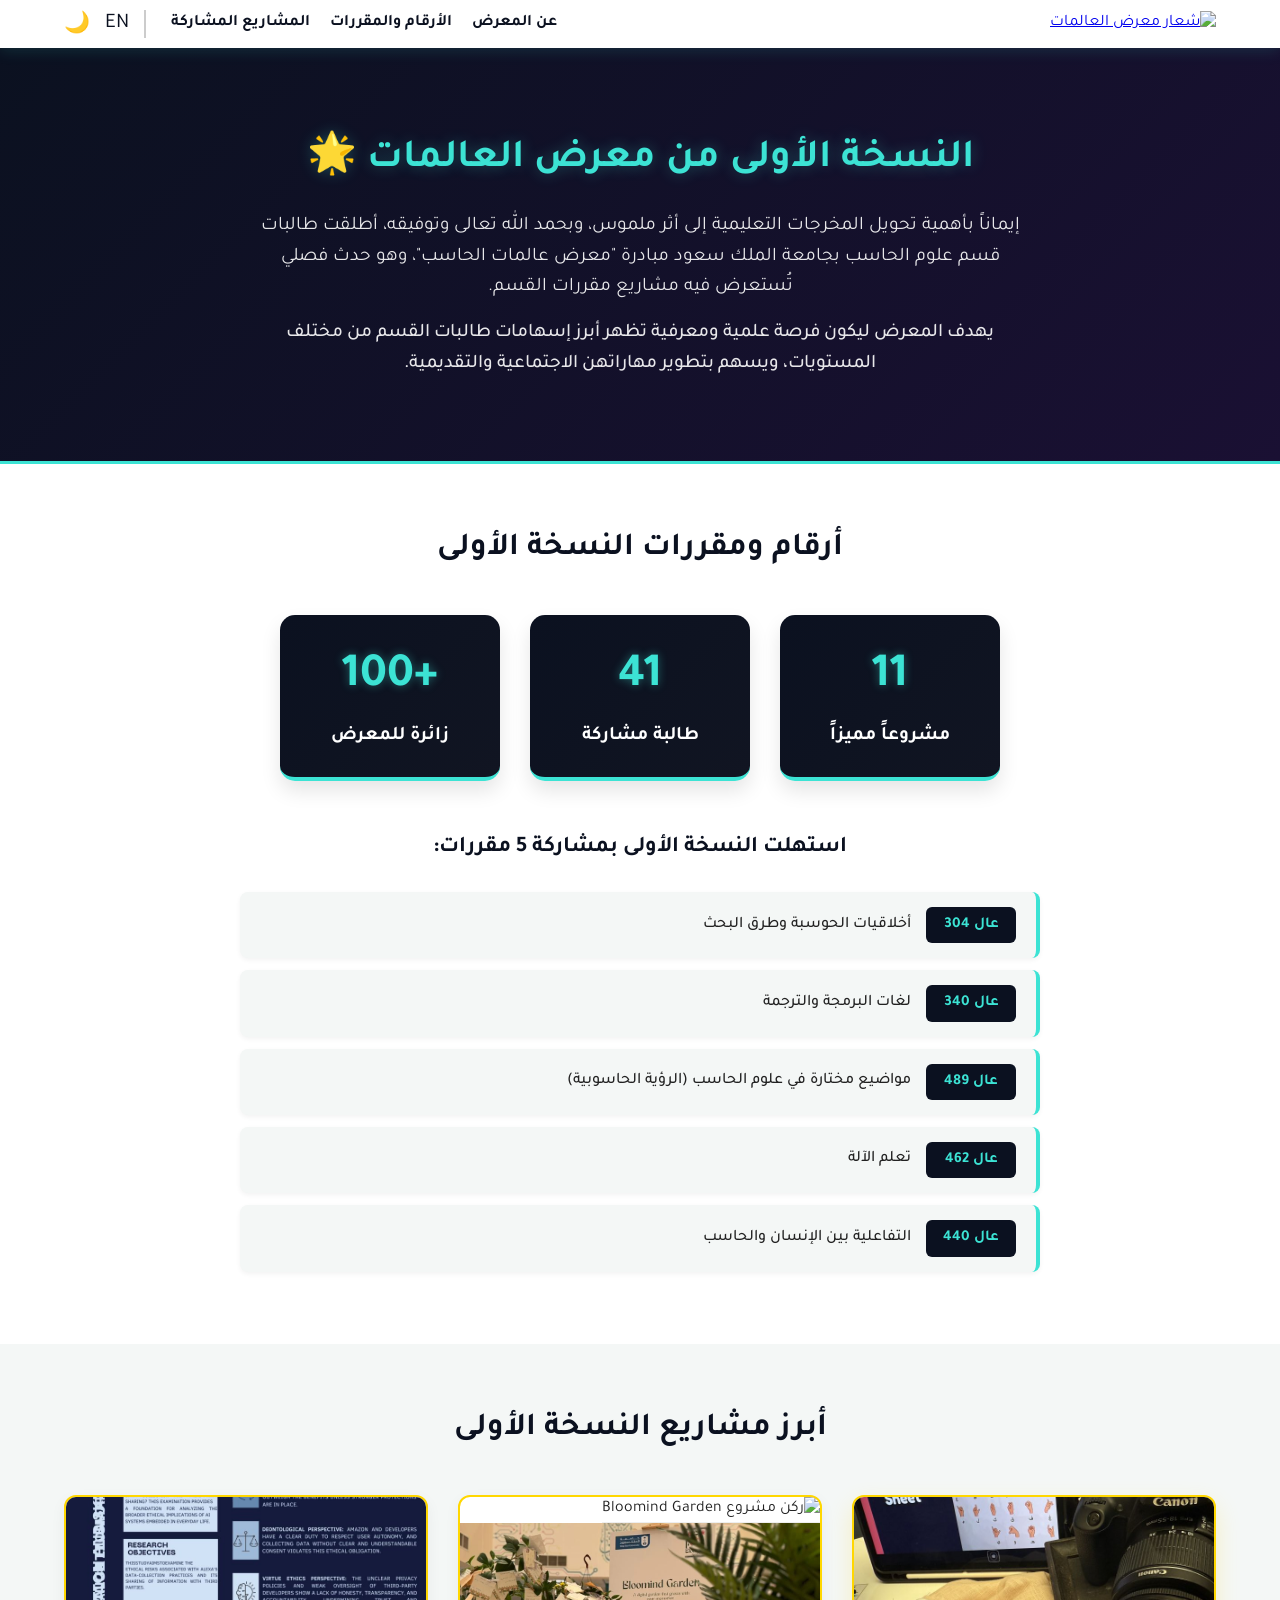
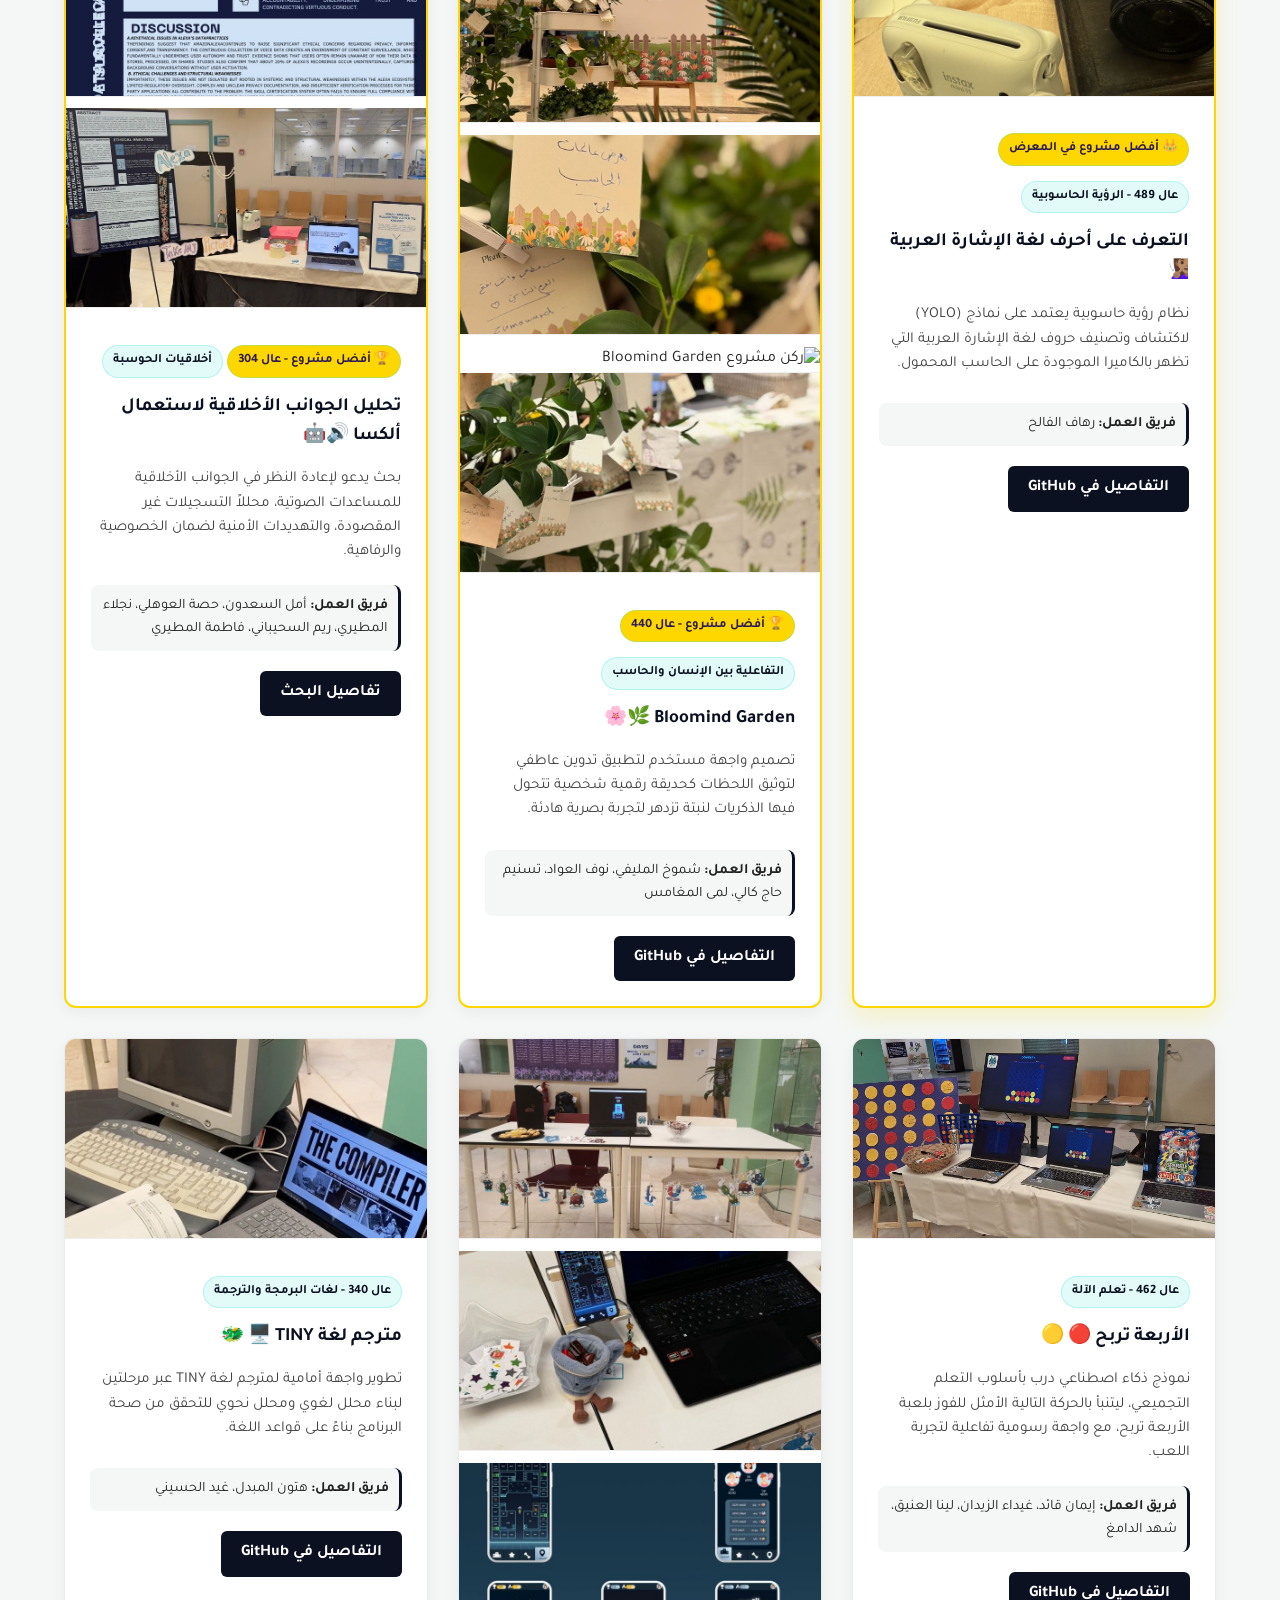
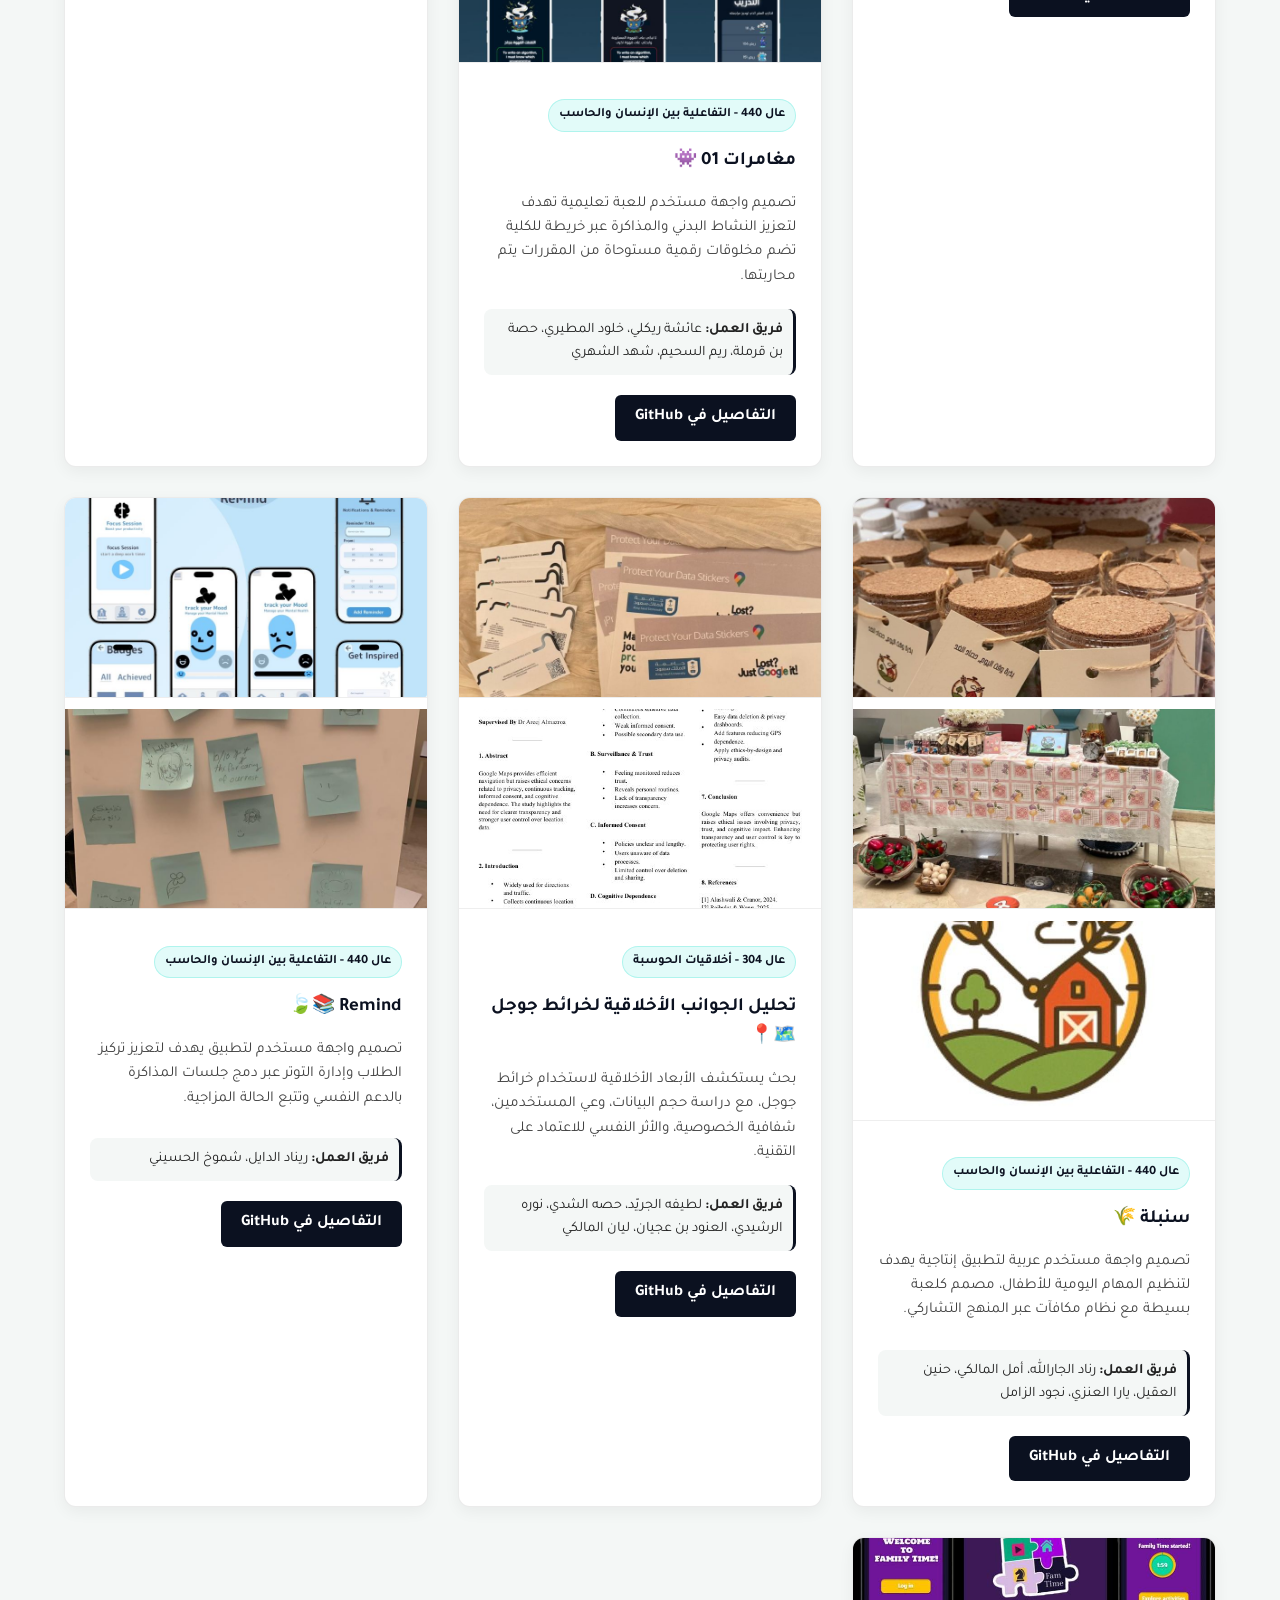
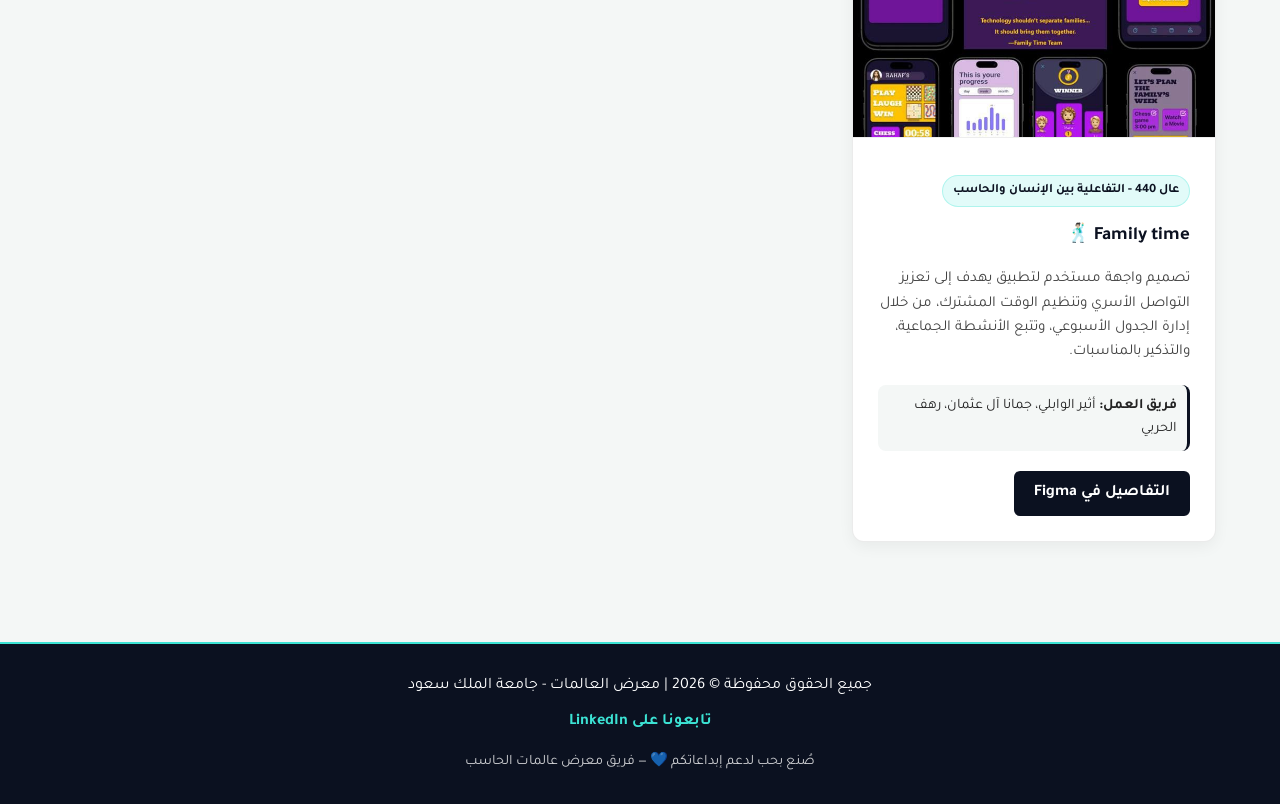
==== index.html @ 50efdec6 "Update index.html" ====
<!DOCTYPE html>
<html lang="ar" dir="rtl">
<head>
    <meta charset="UTF-8">
    <meta name="viewport" content="width=device-width, initial-scale=1.0">
    <title data-ar="معرض العالمات - النسخة الأولى | KSU" data-en="Computer Scientists Fair - 1st Edition | KSU">معرض العالمات - النسخة الأولى | KSU</title>
    <link rel="stylesheet" href="style.css">
    <link href="https://fonts.googleapis.com/css2?family=Tajawal:wght@400;500;700&display=swap" rel="stylesheet">
</head>
<body>

    <header>
        <div class="container header-content">
             <a href="https://github.com/CSKSUProjectFair">
                <img src="https://raw.githubusercontent.com/CSKSUProjectFair/logos/main/2.png" alt="شعار معرض العالمات" class="logo">
             </a>
            <nav>
                <ul>
                    <li><a href="#about" data-ar="عن المعرض" data-en="About">عن المعرض</a></li>
                    <li><a href="#stats" data-ar="الأرقام والمقررات" data-en="Stats & Courses">الأرقام والمقررات</a></li>
                    <li><a href="#projects" data-ar="المشاريع المشاركة" data-en="Projects">المشاريع المشاركة</a></li>
                </ul>
                <div class="nav-controls">
                    <button id="lang-toggle" class="icon-btn">🌐</button>
                    <button id="theme-toggle" class="icon-btn">🌙</button>
                </div>
            </nav>
        </div>
    </header>

    <section class="hero" id="about">
        <div class="container">
            <h1 data-ar="النسخة الأولى من معرض العالمات 🌟" data-en="The 1st Edition of Computer Scientists Fair 🌟">النسخة الأولى من معرض العالمات 🌟</h1>
            <p data-ar='إيماناً بأهمية تحويل المخرجات التعليمية إلى أثر ملموس، وبحمد الله تعالى وتوفيقه، أطلقت طالبات قسم علوم الحاسب بجامعة الملك سعود مبادرة "معرض عالمات الحاسب"، وهو حدث فصلي تُستعرض فيه مشاريع مقررات القسم.' data-en="Believing in the importance of translating educational outcomes into tangible impact, female students from the Computer Science Department at KSU launched the 'Computer Scientists Fair', a semesterly event showcasing course projects.">إيماناً بأهمية تحويل المخرجات التعليمية إلى أثر ملموس، وبحمد الله تعالى وتوفيقه، أطلقت طالبات قسم علوم الحاسب بجامعة الملك سعود مبادرة "معرض عالمات الحاسب"، وهو حدث فصلي تُستعرض فيه مشاريع مقررات القسم.</p>
            <p style="margin-top: 15px; font-weight: 500;" data-ar="يهدف المعرض ليكون فرصة علمية ومعرفية تظهر أبرز إسهامات طالبات القسم من مختلف المستويات، ويسهم بتطوير مهاراتهن الاجتماعية والتقديمية." data-en="The fair serves as a scientific and cognitive platform to highlight the outstanding contributions of students across different levels, fostering their social and presentation skills.">يهدف المعرض ليكون فرصة علمية ومعرفية تظهر أبرز إسهامات طالبات القسم من مختلف المستويات، ويسهم بتطوير مهاراتهن الاجتماعية والتقديمية.</p>
        </div>
    </section>

    <section class="edition-details" id="stats">
        <div class="container">
            <h2 class="section-title" data-ar="أرقام ومقررات النسخة الأولى" data-en="1st Edition Numbers & Courses">أرقام ومقررات النسخة الأولى</h2>
            
            <div class="stats-container">
                <div class="stat-box">
                    <h3>11</h3>
                    <p data-ar="مشروعاً مميزاً" data-en="Featured Projects">مشروعاً مميزاً</p>
                </div>
                <div class="stat-box">
                    <h3>41</h3>
                    <p data-ar="طالبة مشاركة" data-en="Participating Students">طالبة مشاركة</p>
                </div>
                <div class="stat-box">
                    <h3>+100</h3>
                    <p data-ar="زائرة للمعرض" data-en="Fair Visitors">زائرة للمعرض</p>
                </div>
            </div>

            <div class="courses-wrapper">
                <h3 class="courses-title" data-ar="استهلت النسخة الأولى بمشاركة 5 مقررات:" data-en="The first edition launched with 5 courses:">استهلت النسخة الأولى بمشاركة 5 مقررات:</h3>
                <ul class="courses-list">
                    <li><span class="course-code" data-ar="عال 304" data-en="CSC 304">عال 304</span> <span data-ar="أخلاقيات الحوسبة وطرق البحث" data-en="Ethical Issues in Computing & Research Methods">أخلاقيات الحوسبة وطرق البحث</span></li>
                    <li><span class="course-code" data-ar="عال 340" data-en="CSC 340">عال 340</span> <span data-ar="لغات البرمجة والترجمة" data-en="Programming Languages and Compilation">لغات البرمجة والترجمة</span></li>
                    <li><span class="course-code" data-ar="عال 489" data-en="CSC 489">عال 489</span> <span data-ar="مواضيع مختارة في علوم الحاسب (الرؤية الحاسوبية)" data-en="Selected Topics in CS (Computer Vision)">مواضيع مختارة في علوم الحاسب (الرؤية الحاسوبية)</span></li>
                    <li><span class="course-code" data-ar="عال 462" data-en="CSC 462">عال 462</span> <span data-ar="تعلم الآلة" data-en="Machine Learning">تعلم الآلة</span></li>
                    <li><span class="course-code" data-ar="عال 440" data-en="CSC 440">عال 440</span> <span data-ar="التفاعلية بين الإنسان والحاسب" data-en="Human Computer Interaction">التفاعلية بين الإنسان والحاسب</span></li>
                </ul>
            </div>
        </div>
    </section>

    <section class="projects-section" id="projects">
        <div class="container">
            <h2 class="section-title" data-ar="أبرز مشاريع النسخة الأولى" data-en="Highlighted Projects">أبرز مشاريع النسخة الأولى</h2>
            
            <div class="projects-grid">
                
                <div class="project-card" style="border: 2px solid #ffd700; box-shadow: 0 10px 25px rgba(255, 215, 0, 0.2);">
                    <img src="images/ComputerVision.jpeg" alt="ركن مشروع لغة الإشارة" style="width: 100%; height: 200px; object-fit: cover; border-bottom: 1px solid #eee;">
                    <div class="project-content">
                        <span class="badge" style="background-color: #ffd700; color: #2b1b54;" data-ar="👑 أفضل مشروع في المعرض" data-en="👑 Best Project in Fair">👑 أفضل مشروع في المعرض</span>
                        <span class="badge" data-ar="عال 489 - الرؤية الحاسوبية" data-en="CSC 489 - Computer Vision">عال 489 - الرؤية الحاسوبية</span>
                        <h3 data-ar="التعرف على أحرف لغة الإشارة العربية 🧏🏽‍♀️" data-en="Arabic Sign Language Detection 🧏🏽‍♀️">التعرف على أحرف لغة الإشارة العربية 🧏🏽‍♀️</h3>
                        <p data-ar="نظام رؤية حاسوبية يعتمد على نماذج (YOLO) لاكتشاف وتصنيف حروف لغة الإشارة العربية التي تظهر بالكاميرا الموجودة على الحاسب المحمول." data-en="A computer vision system capable of detecting Arabic Sign Language (ArSL) letters from a webcam feed using YOLO.">نظام رؤية حاسوبية يعتمد على نماذج (YOLO) لاكتشاف وتصنيف حروف لغة الإشارة العربية التي تظهر بالكاميرا الموجودة على الحاسب المحمول.</p>
                        <div class="team">
                            <strong data-ar="فريق العمل:" data-en="Participant:">فريق العمل:</strong> <span data-ar="رهاف الفالح" data-en="Rehaf Alfaleh">رهاف الفالح</span>
                        </div>
                        <a href="https://github.com/DemoTuna/Csc489-project" target="_blank" class="btn" data-ar="التفاصيل في GitHub" data-en="Details on GitHub">التفاصيل في GitHub</a>
                    </div>
                </div>

                <div class="project-card" style="border: 2px solid #ffd700;">
                    <img src="images/bloomind.jpeg" alt="ركن مشروع Bloomind Garden" style="width: 100%; height: 200px; object-fit: cover; border-bottom: 1px solid #eee;">
                    <img src="images/bloomind2.jpeg" alt="ركن مشروع Bloomind Garden" style="width: 100%; height: 200px; object-fit: cover; border-bottom: 1px solid #eee;">
                    <img src="images/bloomind3.jpeg" alt="ركن مشروع Bloomind Garden" style="width: 100%; height: 200px; object-fit: cover; border-bottom: 1px solid #eee;">
                    <img src="images/bloomind4.jpeg" alt="ركن مشروع Bloomind Garden" style="width: 100%; height: 200px; object-fit: cover; border-bottom: 1px solid #eee;">
                    <img src="images/bloomind5.jpeg" alt="ركن مشروع Bloomind Garden" style="width: 100%; height: 200px; object-fit: cover; border-bottom: 1px solid #eee;">
                    <div class="project-content">
                        <span class="badge" style="background-color: #ffd700; color: #2b1b54;" data-ar="🏆 أفضل مشروع - عال 440" data-en="🏆 Best Project - CSC 440">🏆 أفضل مشروع - عال 440</span>
                        <span class="badge" data-ar="التفاعلية بين الإنسان والحاسب" data-en="Human Computer Interaction">التفاعلية بين الإنسان والحاسب</span>
                        <h3 data-ar="Bloomind Garden 🌿🌸" data-en="Bloomind Garden 🌿🌸">Bloomind Garden 🌿🌸</h3>
                        <p data-ar="تصميم واجهة مستخدم لتطبيق تدوين عاطفي لتوثيق اللحظات كحديقة رقمية شخصية تتحول فيها الذكريات لنبتة تزدهر لتجربة بصرية هادئة." data-en="An emotional journaling app dedicated to documenting beautiful moments as a personal digital garden.">تصميم واجهة مستخدم لتطبيق تدوين عاطفي لتوثيق اللحظات كحديقة رقمية شخصية تتحول فيها الذكريات لنبتة تزدهر لتجربة بصرية هادئة.</p>
                        <div class="team">
                            <strong data-ar="فريق العمل:" data-en="Participants:">فريق العمل:</strong> <span data-ar="شموخ المليفي، نوف العواد، تسنيم حاج كالي، لمى المغامس" data-en="Shmookh Kahlid, Nouf Alawwad, Nemo Kamal, Lama Almoghamis">شموخ المليفي، نوف العواد، تسنيم حاج كالي، لمى المغامس</span>
                        </div>
                        <a href="https://github.com/nonoawd/Bloomind_HCI" target="_blank" class="btn" data-ar="التفاصيل في GitHub" data-en="Details on GitHub">التفاصيل في GitHub</a>
                    </div>
                </div>

                <div class="project-card" style="border: 2px solid #ffd700;">
                    <img src="images/Alexa.jpeg" alt="ركن مشروع ألكسا" style="width: 100%; height: 200px; object-fit: cover; border-bottom: 1px solid #eee;">
                    <img src="images/Alexa2.jpeg" alt="ركن مشروع ألكسا" style="width: 100%; height: 200px; object-fit: cover; border-bottom: 1px solid #eee;">
                    <div class="project-content">
                        <span class="badge" style="background-color: #ffd700; color: #2b1b54;" data-ar="🏆 أفضل مشروع - عال 304" data-en="🏆 Best Project - CSC 304">🏆 أفضل مشروع - عال 304</span>
                        <span class="badge" data-ar="أخلاقيات الحوسبة" data-en="Ethical Issues">أخلاقيات الحوسبة</span>
                        <h3 data-ar="تحليل الجوانب الأخلاقية لاستعمال ألكسا 🔊🤖" data-en="Surveillance in Smart Home: Amazon Alexa 🔊🤖">تحليل الجوانب الأخلاقية لاستعمال ألكسا 🔊🤖</h3>
                        <p data-ar="بحث يدعو لإعادة النظر في الجوانب الأخلاقية للمساعدات الصوتية، محللاً التسجيلات غير المقصودة، والتهديدات الأمنية لضمان الخصوصية والرفاهية." data-en="Research exploring the ethical implications arising from the use of Alexa devices, focusing on privacy and security.">بحث يدعو لإعادة النظر في الجوانب الأخلاقية للمساعدات الصوتية، محللاً التسجيلات غير المقصودة، والتهديدات الأمنية لضمان الخصوصية والرفاهية.</p>
                        <div class="team">
                            <strong data-ar="فريق العمل:" data-en="Participants:">فريق العمل:</strong> <span data-ar="أمل السعدون، حصة العوهلي، نجلاء المطيري، ريم السحيباني، فاطمة المطيري" data-en="Amal Alsaadoun, Hessah Alohali, Najla Almotairy, Reem Alsuhaibani, Fatmah Almutairi">أمل السعدون، حصة العوهلي، نجلاء المطيري، ريم السحيباني، فاطمة المطيري</span>
                        </div>
                        <a href="https://drive.google.com/file/d/1RD1cb3tG1Zmm_dRJe1WnVI5FonCaR_4E/view" target="_blank" class="btn" data-ar="تفاصيل البحث" data-en="Research Details">تفاصيل البحث</a>
                    </div>
                </div>

                <div class="project-card">
                    <img src="images/connect4.jpeg" alt="ركن مشروع الأربعة تربح" style="width: 100%; height: 200px; object-fit: cover; border-bottom: 1px solid #eee;">
                    <div class="project-content">
                        <span class="badge" data-ar="عال 462 - تعلم الآلة" data-en="CSC 462 - Machine Learning">عال 462 - تعلم الآلة</span>
                        <h3 data-ar="الأربعة تربح 🔴 🟡" data-en="Connect 4 AI 🔴 🟡">الأربعة تربح 🔴 🟡</h3>
                        <p data-ar="نموذج ذكاء اصطناعي درب بأسلوب التعلم التجميعي، ليتنبأ بالحركة التالية الأمثل للفوز بلعبة الأربعة تربح، مع واجهة رسومية تفاعلية لتجربة اللعب." data-en="An AI model based on Ensemble Learning combined to predict the optimal next move in Connect 4.">نموذج ذكاء اصطناعي درب بأسلوب التعلم التجميعي، ليتنبأ بالحركة التالية الأمثل للفوز بلعبة الأربعة تربح، مع واجهة رسومية تفاعلية لتجربة اللعب.</p>
                        <div class="team">
                            <strong data-ar="فريق العمل:" data-en="Participants:">فريق العمل:</strong> <span data-ar="إيمان قائد، غيداء الزيدان، لينا العنيق، شهد الدامغ" data-en="Eman Ameen, Ghaida Alzaidan, Leena Alonayq, Shahad Aldamegh">إيمان قائد، غيداء الزيدان، لينا العنيق، شهد الدامغ</span>
                        </div>
                        <a href="https://github.com/Ghaidahiz/Connect4AI" target="_blank" class="btn" data-ar="التفاصيل في GitHub" data-en="Details on GitHub">التفاصيل في GitHub</a>
                    </div>
                </div>

                <div class="project-card">
                    <img src="images/mogamarat01.jpeg" alt="ركن مشروع مغامرات 01" style="width: 100%; height: 200px; object-fit: cover; border-bottom: 1px solid #eee;">
                    <img src="images/mogamarat012.jpeg" alt="مشروع مغامرات 01" style="width: 100%; height: 200px; object-fit: cover; border-bottom: 1px solid #eee;">
                    <img src="images/mogamarat01ui.jpeg" alt="ركن مشروع مغامرات 01" style="width: 100%; height: 200px; object-fit: cover; border-bottom: 1px solid #eee;">
                    <div class="project-content">
                        <span class="badge" data-ar="عال 440 - التفاعلية بين الإنسان والحاسب" data-en="CSC 440 - HCI">عال 440 - التفاعلية بين الإنسان والحاسب</span>
                        <h3 data-ar="مغامرات 01 👾" data-en="Mughamarat 01 👾">مغامرات 01 👾</h3>
                        <p data-ar="تصميم واجهة مستخدم للعبة تعليمية تهدف لتعزيز النشاط البدني والمذاكرة عبر خريطة للكلية تضم مخلوقات رقمية مستوحاة من المقررات يتم محاربتها." data-en="An educational game tailored for CS students, promoting physical activity and assisting in studies.">تصميم واجهة مستخدم للعبة تعليمية تهدف لتعزيز النشاط البدني والمذاكرة عبر خريطة للكلية تضم مخلوقات رقمية مستوحاة من المقررات يتم محاربتها.</p>
                        <div class="team">
                            <strong data-ar="فريق العمل:" data-en="Participants:">فريق العمل:</strong> <span data-ar="عائشة ريكلي، خلود المطيري، حصة بن قرملة، ريم السحيم، شهد الشهري" data-en="Aicha Rikli, Kholod Almutairi, Hissah Ibn Qurmulah, Reem Alsuhaim, Shahad Alshehri">عائشة ريكلي، خلود المطيري، حصة بن قرملة، ريم السحيم، شهد الشهري</span>
                        </div>
                        <a href="https://github.com/Reem-Alsuhaim/Mughamarat-01" target="_blank" class="btn" data-ar="التفاصيل في GitHub" data-en="Details on GitHub">التفاصيل في GitHub</a>
                    </div>
                </div>

                <div class="project-card">
                    <img src="images/complier.jpeg" alt="ركن مشروع مترجم TINY" style="width: 100%; height: 200px; object-fit: cover; border-bottom: 1px solid #eee;">
                    <div class="project-content">
                        <span class="badge" data-ar="عال 340 - لغات البرمجة والترجمة" data-en="CSC 340 - Compilers">عال 340 - لغات البرمجة والترجمة</span>
                        <h3 data-ar="مترجم لغة TINY 🖥️ 🐲" data-en="TINY Language Compiler 🖥️ 🐲">مترجم لغة TINY 🖥️ 🐲</h3>
                        <p data-ar="تطوير واجهة أمامية لمترجم لغة TINY عبر مرحلتين لبناء محلل لغوي ومحلل نحوي للتحقق من صحة البرنامج بناءً على قواعد اللغة." data-en="A two-phase compiler front-end for the TINY language using Lex and Bison.">تطوير واجهة أمامية لمترجم لغة TINY عبر مرحلتين لبناء محلل لغوي ومحلل نحوي للتحقق من صحة البرنامج بناءً على قواعد اللغة.</p>
                        <div class="team">
                            <strong data-ar="فريق العمل:" data-en="Participants:">فريق العمل:</strong> <span data-ar="هتون المبدل، غيد الحسيني" data-en="Hatoon Almobadel, Gheed Alhoseine">هتون المبدل، غيد الحسيني</span>
                        </div>
                        <a href="https://github.com/hat892/CSC340-S-Project" target="_blank" class="btn" data-ar="التفاصيل في GitHub" data-en="Details on GitHub">التفاصيل في GitHub</a>
                    </div>
                </div>

                <div class="project-card">
                    <img src="images/Sunbulah.jpeg" alt="مشروع سنبلة" style="width: 100%; height: 200px; object-fit: cover; border-bottom: 1px solid #eee;">
                    <img src="images/Sunbulah2.jpeg" alt="مشروع سنبلة" style="width: 100%; height: 200px; object-fit: cover; border-bottom: 1px solid #eee;">
                    <img src="images/Sunbulah3.jpeg" alt="مشروع سنبلة" style="width: 100%; height: 200px; object-fit: cover; border-bottom: 1px solid #eee;">
                    <div class="project-content">
                        <span class="badge" data-ar="عال 440 - التفاعلية بين الإنسان والحاسب" data-en="CSC 440 - HCI">عال 440 - التفاعلية بين الإنسان والحاسب</span>
                        <h3 data-ar="سنبلة 🌾" data-en="Sunbula 🌾">سنبلة 🌾</h3>
                        <p data-ar="تصميم واجهة مستخدم عربية لتطبيق إنتاجية يهدف لتنظيم المهام اليومية للأطفال، مصمم كلعبة بسيطة مع نظام مكافآت عبر المنهج التشاركي." data-en="An interactive productivity app for children to manage tasks using gamification elements.">تصميم واجهة مستخدم عربية لتطبيق إنتاجية يهدف لتنظيم المهام اليومية للأطفال، مصمم كلعبة بسيطة مع نظام مكافآت عبر المنهج التشاركي.</p>
                        <div class="team">
                            <strong data-ar="فريق العمل:" data-en="Participants:">فريق العمل:</strong> <span data-ar="رناد الجارالله، أمل المالكي، حنين العقيل، يارا العنزي، نجود الزامل" data-en="Renad Aljarallah, Amal Almalki, Haneen Alaqeel, Yara Alanazi, Njoud Alzamil">رناد الجارالله، أمل المالكي، حنين العقيل، يارا العنزي، نجود الزامل</span>
                        </div>
                        <a href="https://github.com/Haneenmaa/HCI-Project" target="_blank" class="btn" data-ar="التفاصيل في GitHub" data-en="Details on GitHub">التفاصيل في GitHub</a>
                    </div>
                </div>

                <div class="project-card">
                    <img src="images/google.jpeg" alt="ركن مشروع خرائط جوجل" style="width: 100%; height: 200px; object-fit: cover; border-bottom: 1px solid #eee;">
                    <img src="images/ethicsGoogle1.jpeg" alt=" مشروع خرائط جوجل" style="width: 100%; height: 200px; object-fit: cover; border-bottom: 1px solid #eee;">
                    <div class="project-content">
                        <span class="badge" data-ar="عال 304 - أخلاقيات الحوسبة" data-en="CSC 304 - Ethics">عال 304 - أخلاقيات الحوسبة</span>
                        <h3 data-ar="تحليل الجوانب الأخلاقية لخرائط جوجل 🗺️📍" data-en="Ethical Analysis of Google Maps 🗺️📍">تحليل الجوانب الأخلاقية لخرائط جوجل 🗺️📍</h3>
                        <p data-ar="بحث يستكشف الأبعاد الأخلاقية لاستخدام خرائط جوجل، مع دراسة حجم البيانات، وعي المستخدمين، شفافية الخصوصية، والأثر النفسي للاعتماد على التقنية." data-en="Research exploring the ethical implications of using Google Maps, focusing on data collection policies.">بحث يستكشف الأبعاد الأخلاقية لاستخدام خرائط جوجل، مع دراسة حجم البيانات، وعي المستخدمين، شفافية الخصوصية، والأثر النفسي للاعتماد على التقنية.</p>
                        <div class="team">
                            <strong data-ar="فريق العمل:" data-en="Participants:">فريق العمل:</strong> <span data-ar="لطيفه الجريّد، حصه الشدي، نوره الرشيدي، العنود بن عجيان، ليان المالكي" data-en="Latifah Aljurayyad, Hessah Alsheddi, Norah Alrashidi, Alanoud Bin Ejyan, Layan A.">لطيفه الجريّد، حصه الشدي، نوره الرشيدي، العنود بن عجيان، ليان المالكي</span>
                        </div>
                        <a href="https://github.com/layankm/google-maps-ethics-case-study" target="_blank" class="btn" data-ar="التفاصيل في GitHub" data-en="Details on GitHub">التفاصيل في GitHub</a>
                    </div>
                </div>

                <div class="project-card">
                    <img src="images/Remind.jpeg" alt="مشروع Remind" style="width: 100%; height: 200px; object-fit: cover; border-bottom: 1px solid #eee;">
                    <img src="images/Remind2.jpeg" alt="مشروع Remind" style="width: 100%; height: 200px; object-fit: cover; border-bottom: 1px solid #eee;">
                    <div class="project-content">
                        <span class="badge" data-ar="عال 440 - التفاعلية بين الإنسان والحاسب" data-en="CSC 440 - HCI">عال 440 - التفاعلية بين الإنسان والحاسب</span>
                        <h3 data-ar="Remind 📚🍃" data-en="Remind 📚🍃">Remind 📚🍃</h3>
                        <p data-ar="تصميم واجهة مستخدم لتطبيق يهدف لتعزيز تركيز الطلاب وإدارة التوتر عبر دمج جلسات المذاكرة بالدعم النفسي وتتبع الحالة المزاجية." data-en="App designed to enhance focus and manage academic stress by integrating study sessions with psychological support.">تصميم واجهة مستخدم لتطبيق يهدف لتعزيز تركيز الطلاب وإدارة التوتر عبر دمج جلسات المذاكرة بالدعم النفسي وتتبع الحالة المزاجية.</p>
                        <div class="team">
                            <strong data-ar="فريق العمل:" data-en="Participants:">فريق العمل:</strong> <span data-ar="ريناد الدايل، شموخ الحسيني" data-en="Renad Aldayel, Shumookh Alhosaini">ريناد الدايل، شموخ الحسيني</span>
                        </div>
                        <a href="https://github.com/renadaldayel/Remind-Mindful-Study-Focus-App" target="_blank" class="btn" data-ar="التفاصيل في GitHub" data-en="Details on GitHub">التفاصيل في GitHub</a>
                    </div>
                </div>

                <div class="project-card">
                    <img src="images/familyTime.jpeg" alt="مشروع Family time" style="width: 100%; height: 200px; object-fit: cover; border-bottom: 1px solid #eee;">
                    <div class="project-content">
                        <span class="badge" data-ar="عال 440 - التفاعلية بين الإنسان والحاسب" data-en="CSC 440 - HCI">عال 440 - التفاعلية بين الإنسان والحاسب</span>
                        <h3 data-ar="Family time 🕺🏻" data-en="Family time 🕺🏻">Family time 🕺🏻</h3>
                        <p data-ar="تصميم واجهة مستخدم لتطبيق يهدف إلى تعزيز التواصل الأسري وتنظيم الوقت المشترك، من خلال إدارة الجدول الأسبوعي، وتتبع الأنشطة الجماعية، والتذكير بالمناسبات." data-en="An app designed to enhance family communication and organize shared time, schedules, and activities.">تصميم واجهة مستخدم لتطبيق يهدف إلى تعزيز التواصل الأسري وتنظيم الوقت المشترك، من خلال إدارة الجدول الأسبوعي، وتتبع الأنشطة الجماعية، والتذكير بالمناسبات.</p>
                        <div class="team">
                            <strong data-ar="فريق العمل:" data-en="Participants:">فريق العمل:</strong> <span data-ar="أثير الوابلي، جمانا آل عثمان، رهف الحربي" data-en="Atheer Alwabli, Jumana Alothman, Rahaf Al-harbi">أثير الوابلي، جمانا آل عثمان، رهف الحربي</span>
                        </div>
                        <a href="https://www.figma.com/proto/vpVxJ5utCOy5muP8aTorTx/Family-Time?node-id=105-73&t=MkcreMPcpcBqQjWu-1&starting-point-node-id=105%3A73" target="_blank" class="btn" data-ar="التفاصيل في Figma" data-en="Details in Figma">التفاصيل في Figma</a>
                    </div>
                </div>

            </div>
        </div>
    </section>

    <footer>
        <div class="container">
            <p><span data-ar="جميع الحقوق محفوظة &copy; " data-en="All rights reserved &copy; ">جميع الحقوق محفوظة &copy; </span><span id="year"></span> | <span data-ar="معرض العالمات - جامعة الملك سعود" data-en="Computer Scientists Fair - KSU">معرض العالمات - جامعة الملك سعود</span></p>
            <a href="https://www.linkedin.com/company/ksu-cs-fair-maarad-aalimat-alhasib" target="_blank" class="linkedin-link" data-ar="تابعونا على LinkedIn" data-en="Follow us on LinkedIn">تابعونا على LinkedIn</a>
            <p style="margin-top: 15px; font-size: 0.9rem; opacity: 0.8;" data-ar="صُنع بحب لدعم إبداعاتكم 💙 — فريق معرض عالمات الحاسب" data-en="Made with love to support your creativity 💙 — Computer Scientists Fair Team">صُنع بحب لدعم إبداعاتكم 💙 — فريق معرض عالمات الحاسب</p>
        </div>
    </footer>

    <script src="script.js"></script>
</body>
</html>
---- style.css ----
:root {
    --primary-color: #0b1120;     /* الكحلي العميق من نص الشعار */
    --secondary-color: #3ce3d4;   /* السماوي المضيء (Cyan) من النجمة */
    --header-bg: #ffffff;         
    --header-text: #0b1120;      
    --bg-color: #f4f7f6;
    --text-color: #222222;
    --card-bg: #ffffff;
}

/* الوضع الليلي */
[data-theme="dark"] {
    --bg-color: #07090f;          /* خلفية كحلية/سوداء ليلية */
    --text-color: #e0e0e0;
    --card-bg: #111522;           /* لون البطاقات في الوضع الليلي */
    --header-bg: #111522;         /* خلفية الهيدر تتغير للون الداكن */
    --header-text: #ffffff;       /* لون نصوص الهيدر بيضاء في الليلي */
}

* {
    margin: 0;
    padding: 0;
    box-sizing: border-box;
    font-family: 'Tajawal', sans-serif;
}

body {
    background-color: var(--bg-color);
    color: var(--text-color);
    line-height: 1.6;
    transition: background-color 0.3s ease, color 0.3s ease;
}

.container {
    width: 90%;
    max-width: 1200px;
    margin: 0 auto;
}

/* =========================================
   2. الهيدر (شريط التنقل)
   ========================================= */
header {
    background-color: var(--header-bg);
    box-shadow: 0 2px 15px rgba(60, 227, 212, 0.15); /* توهج سماوي خفيف أسفل الهيدر */
    position: sticky;
    top: 0;
    z-index: 100;
    transition: background-color 0.3s ease;
}

.header-content {
    display: flex;
    justify-content: space-between;
    align-items: center;
    padding: 10px 0;
}

.logo {
    width: 160px;
    height: auto;
}

nav ul {
    list-style: none;
    display: flex;
    gap: 20px;
}

nav a {
    text-decoration: none;
    color: var(--header-text);
    font-weight: 700;
    transition: color 0.3s, text-shadow 0.3s;
}

nav a:hover {
    color: var(--secondary-color);
    text-shadow: 0 0 10px rgba(60, 227, 212, 0.4); /* تأثير التوهج عند تمرير الماوس */
}

/* أزرار التحكم باللغة والمظهر */
nav {
    display: flex;
    align-items: center;
    gap: 25px;
}

.nav-controls {
    display: flex;
    gap: 15px;
    align-items: center;
    border-right: 2px solid #ccc;
    padding-right: 15px;
}

html[dir="ltr"] .nav-controls {
    border-right: none;
    border-left: 2px solid #ccc;
    padding-right: 0;
    padding-left: 15px;
}

[data-theme="dark"] .nav-controls {
    border-color: #333;
}

.icon-btn {
    background: none;
    border: none;
    font-size: 1.3rem;
    cursor: pointer;
    color: var(--primary-color);
    transition: transform 0.3s ease, text-shadow 0.3s ease, color 0.3s;
    display: flex;
    align-items: center;
    justify-content: center;
}

[data-theme="dark"] .icon-btn {
    color: var(--secondary-color);
}

.icon-btn:hover {
    transform: scale(1.2);
    color: var(--secondary-color);
    text-shadow: 0 0 10px rgba(60, 227, 212, 0.5);
}

/* =========================================
   3. قسم الترحيب (Hero)
   ========================================= */
.hero {
    background: linear-gradient(135deg, var(--primary-color) 0%, #1a1033 100%);
    color: white;
    text-align: center;
    padding: 80px 0;
    border-bottom: 3px solid var(--secondary-color);
    position: relative;
}

.hero h1 {
    font-size: 2.5rem;
    margin-bottom: 20px;
    color: var(--secondary-color);
    text-shadow: 0 0 15px rgba(60, 227, 212, 0.3);
}

.hero p {
    font-size: 1.2rem;
    max-width: 800px;
    margin: 0 auto;
    opacity: 0.9;
}

/* =========================================
   4. الإحصائيات والمقررات
   ========================================= */
.edition-details {
    padding: 60px 0;
    background-color: var(--card-bg);
    transition: background-color 0.3s;
}

.section-title {
    text-align: center;
    color: var(--primary-color);
    margin-bottom: 40px;
    font-size: 2rem;
}

[data-theme="dark"] .section-title {
    color: var(--secondary-color); /* توضيح العناوين في الوضع الليلي */
}

.stats-container {
    display: flex;
    justify-content: center;
    gap: 30px;
    margin-bottom: 50px;
    flex-wrap: wrap;
}

.stat-box {
    background: linear-gradient(135deg, var(--primary-color) 0%, #111522 100%);
    color: white;
    padding: 25px 40px;
    border-radius: 15px;
    text-align: center;
    min-width: 220px;
    border-bottom: 4px solid var(--secondary-color);
    box-shadow: 0 10px 20px rgba(0,0,0,0.1);
    transition: transform 0.3s, box-shadow 0.3s;
}

.stat-box:hover {
    transform: translateY(-5px);
    box-shadow: 0 10px 25px rgba(60, 227, 212, 0.2);
}

.stat-box h3 {
    font-size: 3rem;
    color: var(--secondary-color);
    margin-bottom: 5px;
    text-shadow: 0 0 10px rgba(60, 227, 212, 0.4);
}

.stat-box p {
    font-size: 1.2rem;
    font-weight: bold;
    margin: 0;
}

.courses-wrapper {
    max-width: 800px;
    margin: 0 auto;
}

.courses-title {
    text-align: center;
    color: var(--primary-color);
    margin-bottom: 25px;
    font-size: 1.4rem;
}

[data-theme="dark"] .courses-title {
    color: #fff;
}

.courses-list {
    list-style: none;
    padding: 0;
}

.courses-list li {
    background-color: var(--bg-color);
    margin-bottom: 12px;
    padding: 15px 20px;
    border-radius: 8px;
    border-right: 4px solid var(--secondary-color);
    display: flex;
    align-items: center;
    gap: 15px;
    box-shadow: 0 2px 5px rgba(0,0,0,0.05);
    font-weight: 500;
    transition: background-color 0.3s;
}

html[dir="ltr"] .courses-list li {
    border-right: none;
    border-left: 4px solid var(--secondary-color);
}

.course-code {
    background-color: var(--primary-color);
    color: var(--secondary-color);
    padding: 6px 12px;
    border-radius: 6px;
    font-weight: bold;
    font-size: 0.95rem;
    min-width: 90px;
    text-align: center;
}

/* =========================================
   5. قسم المشاريع والبطاقات
   ========================================= */
.projects-section {
    padding: 60px 0;
}

.projects-grid {
    display: grid;
    grid-template-columns: repeat(auto-fit, minmax(300px, 1fr));
    gap: 30px;
}

.project-card {
    background-color: var(--card-bg);
    border-radius: 12px;
    overflow: hidden;
    box-shadow: 0 5px 15px rgba(0,0,0,0.05);
    transition: transform 0.3s ease, box-shadow 0.3s ease, border-color 0.3s;
    border: 1px solid rgba(0,0,0,0.08);
}

[data-theme="dark"] .project-card {
    border-color: #222;
    box-shadow: 0 5px 15px rgba(0,0,0,0.3);
}

.project-card:hover {
    transform: translateY(-5px);
    box-shadow: 0 10px 25px rgba(60, 227, 212, 0.2);
    border-color: var(--secondary-color);
}

.project-content {
    padding: 25px;
}

.badge {
    background-color: rgba(60, 227, 212, 0.15);
    color: var(--primary-color);
    padding: 5px 10px;
    border-radius: 20px;
    font-size: 0.8rem;
    font-weight: bold;
    display: inline-block;
    margin-bottom: 15px;
    border: 1px solid rgba(60, 227, 212, 0.3);
}

[data-theme="dark"] .badge {
    color: var(--secondary-color);
}

.project-card h3 {
    color: var(--primary-color);
    margin-bottom: 15px;
}

[data-theme="dark"] .project-card h3 {
    color: var(--secondary-color);
}

.project-card p {
    font-size: 0.95rem;
    color: var(--text-color);
    opacity: 0.85;
    margin-bottom: 20px;
    min-height: 80px;
}

.team {
    font-size: 0.9rem;
    background-color: var(--bg-color);
    padding: 10px;
    border-radius: 8px;
    margin-bottom: 20px;
    border-right: 3px solid var(--primary-color);
}

html[dir="ltr"] .team {
    border-right: none;
    border-left: 3px solid var(--primary-color);
}

[data-theme="dark"] .team {
    border-color: var(--secondary-color);
}

.btn {
    display: inline-block;
    padding: 10px 20px;
    background-color: var(--primary-color);
    color: #ffffff;
    text-decoration: none;
    border-radius: 6px;
    font-weight: bold;
    transition: all 0.3s;
    text-align: center;
}

.btn:hover {
    background-color: var(--secondary-color);
    color: var(--primary-color);
    box-shadow: 0 0 10px rgba(60, 227, 212, 0.5);
}

[data-theme="dark"] .btn {
    background-color: var(--secondary-color);
    color: var(--primary-color);
}

[data-theme="dark"] .btn:hover {
    background-color: #ffffff;
}

/* =========================================
   6. الفوتر
   ========================================= */
footer {
    background-color: var(--primary-color);
    color: #ffffff;
    text-align: center;
    padding: 30px 0;
    margin-top: 40px;
    border-top: 2px solid var(--secondary-color);
}

.linkedin-link {
    color: var(--secondary-color);
    text-decoration: none;
    display: block;
    margin-top: 10px;
    font-weight: bold;
    transition: text-shadow 0.3s;
}

.linkedin-link:hover {
    text-shadow: 0 0 10px var(--secondary-color);
}

/* =========================================
   7. استجابة الشاشات (Mobile)
   ========================================= */
@media (max-width: 768px) {
    .header-content {
        flex-direction: column;
        gap: 15px;
    }
    nav {
        flex-direction: column;
        gap: 15px;
    }
    .nav-controls {
        border-right: none;
        border-left: none;
        border-top: 1px solid #ccc;
        padding-top: 10px;
        padding-right: 0;
        padding-left: 0;
    }
    [data-theme="dark"] .nav-controls {
        border-top-color: #333;
    }
    html[dir="ltr"] .nav-controls {
        border-left: none;
    }
    .hero h1 {
        font-size: 2rem;
    }
    .stats-container {
        gap: 15px;
    }
    .stat-box {
        min-width: 100%;
    }
    .courses-list li {
        flex-direction: column;
        align-items: flex-start;
        gap: 10px;
    }
}
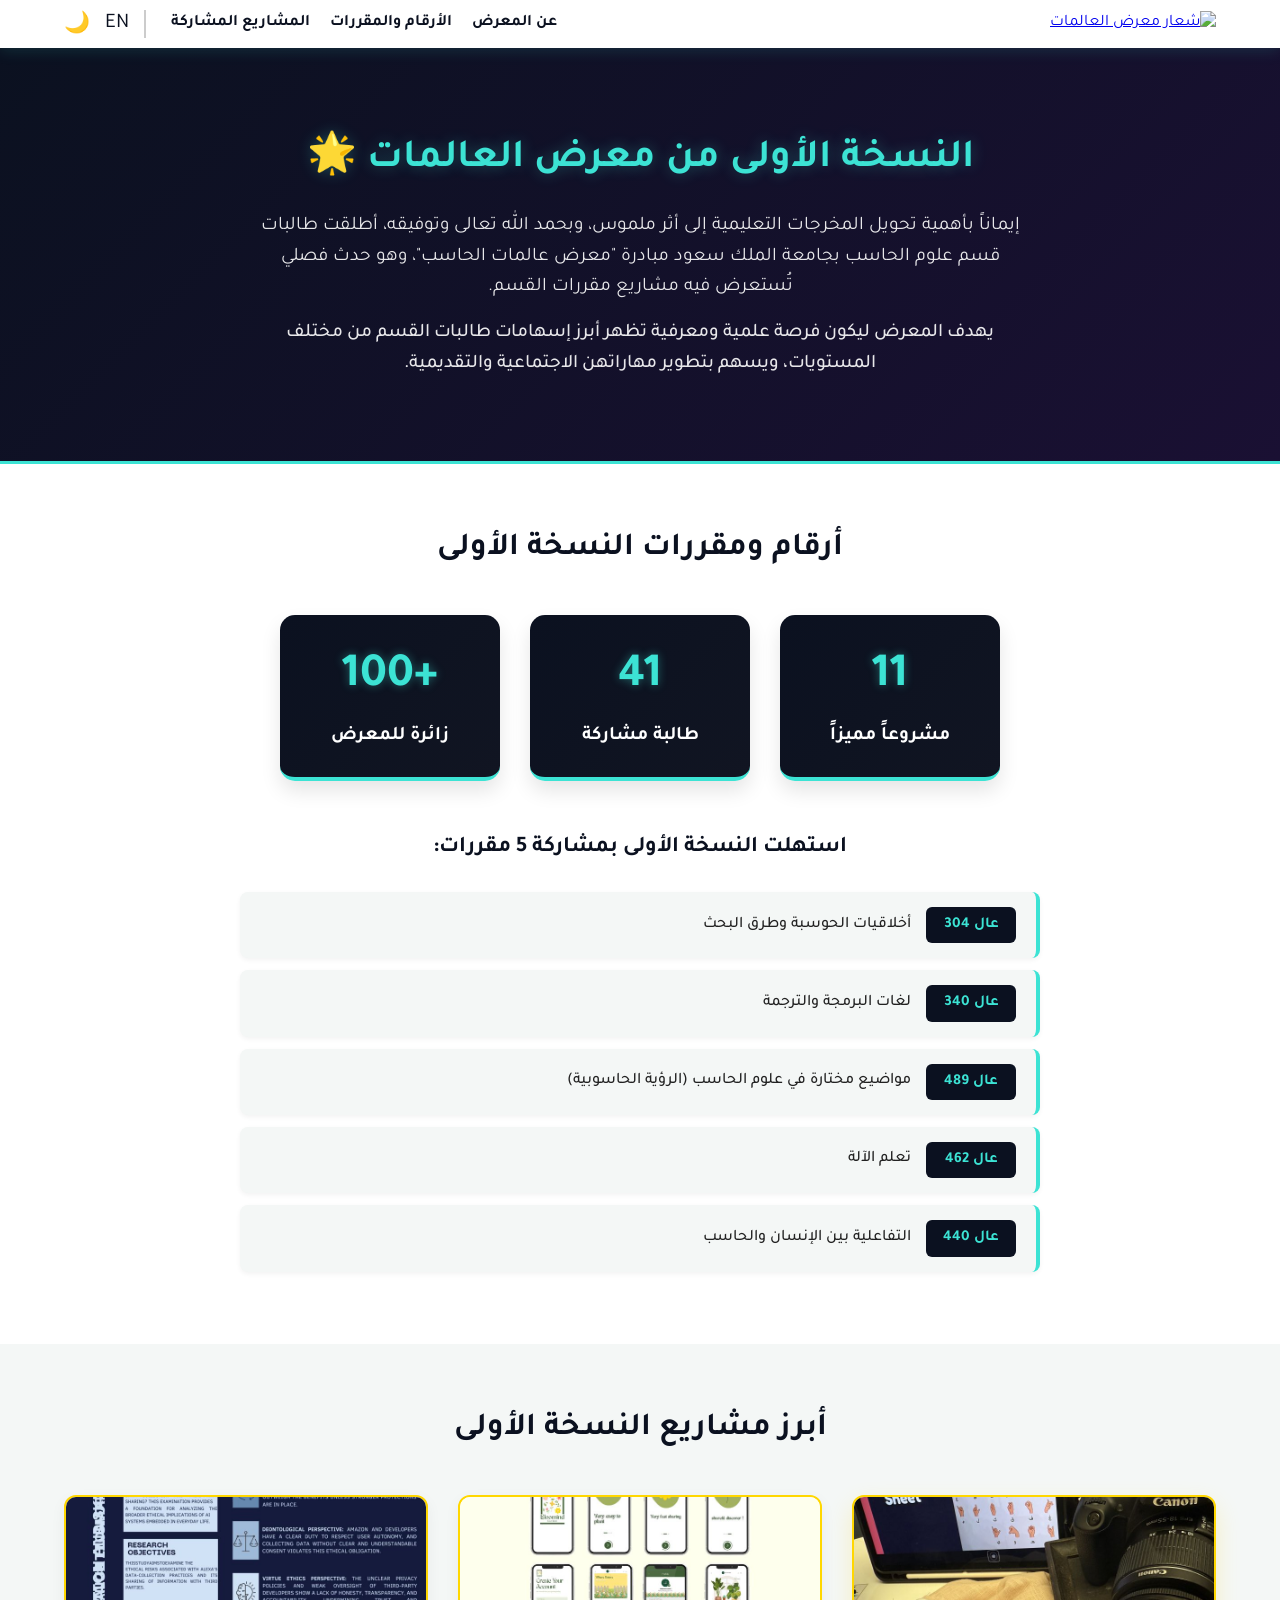
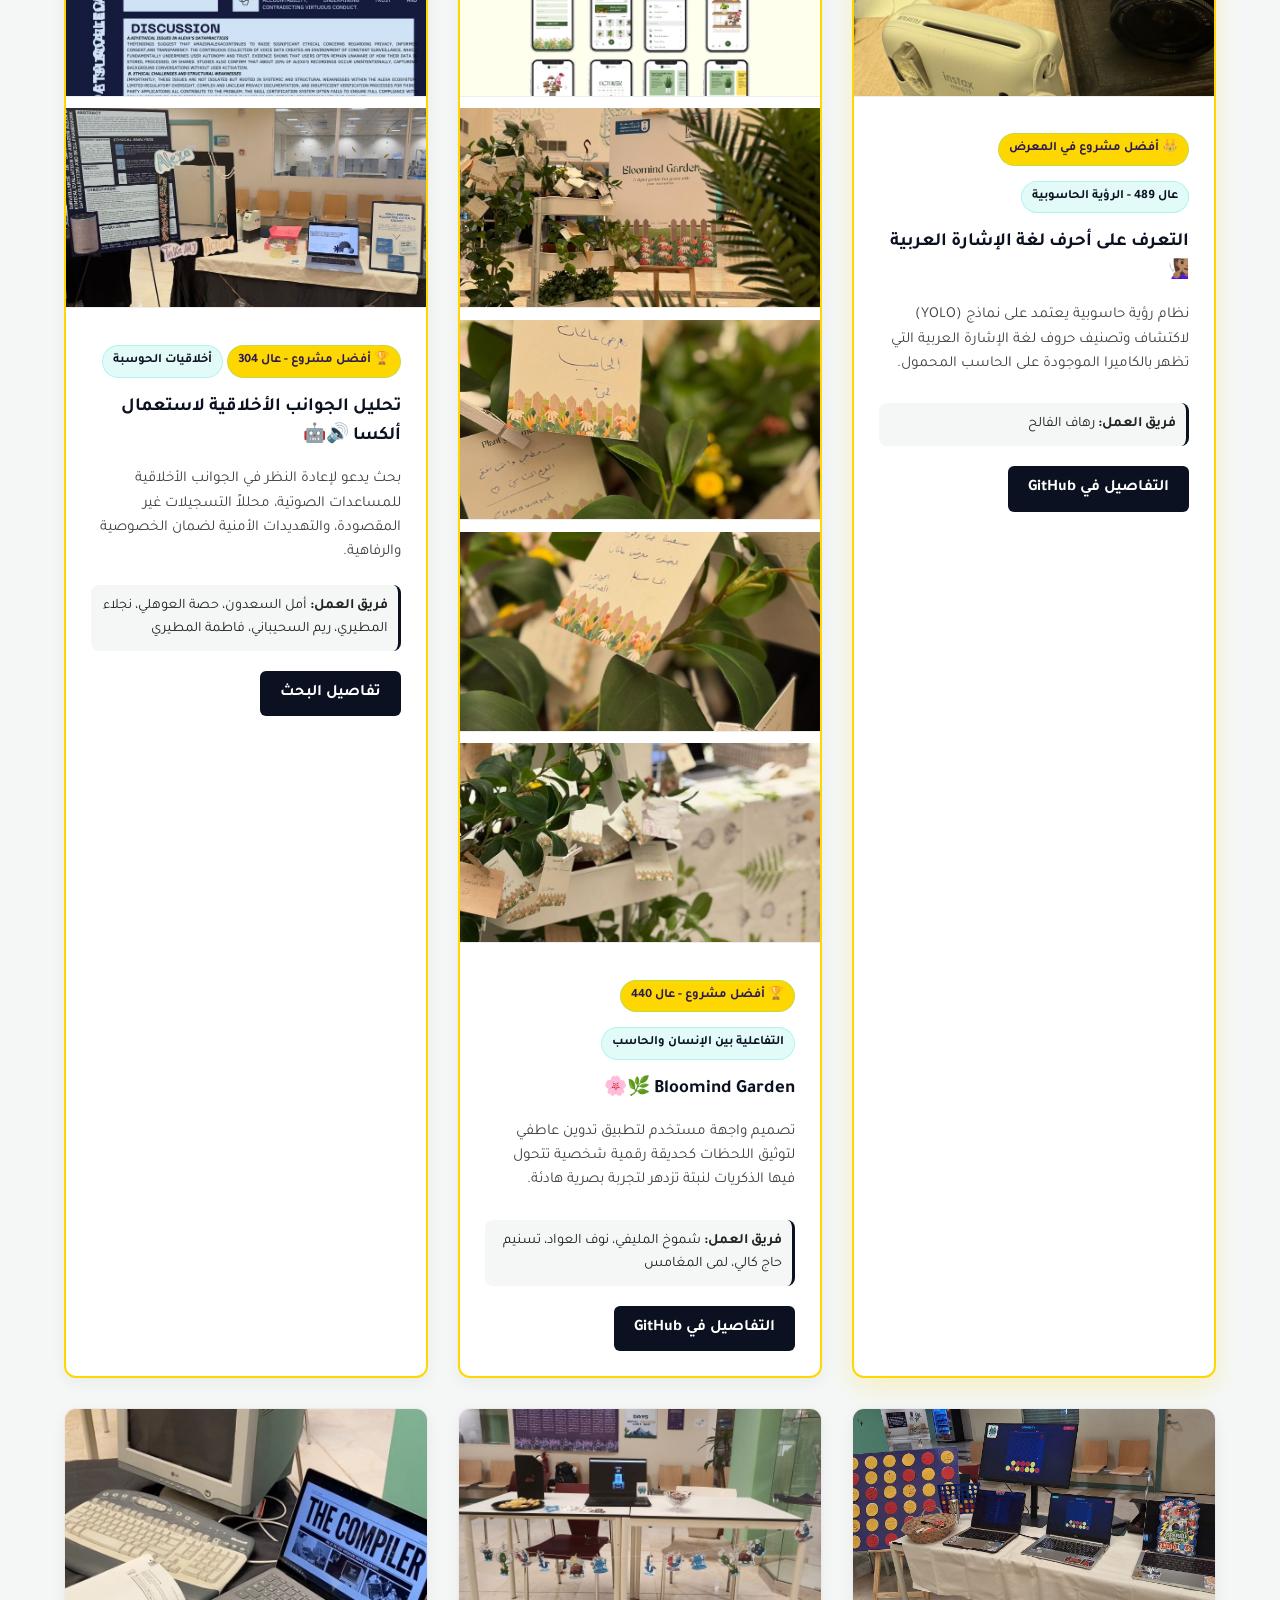
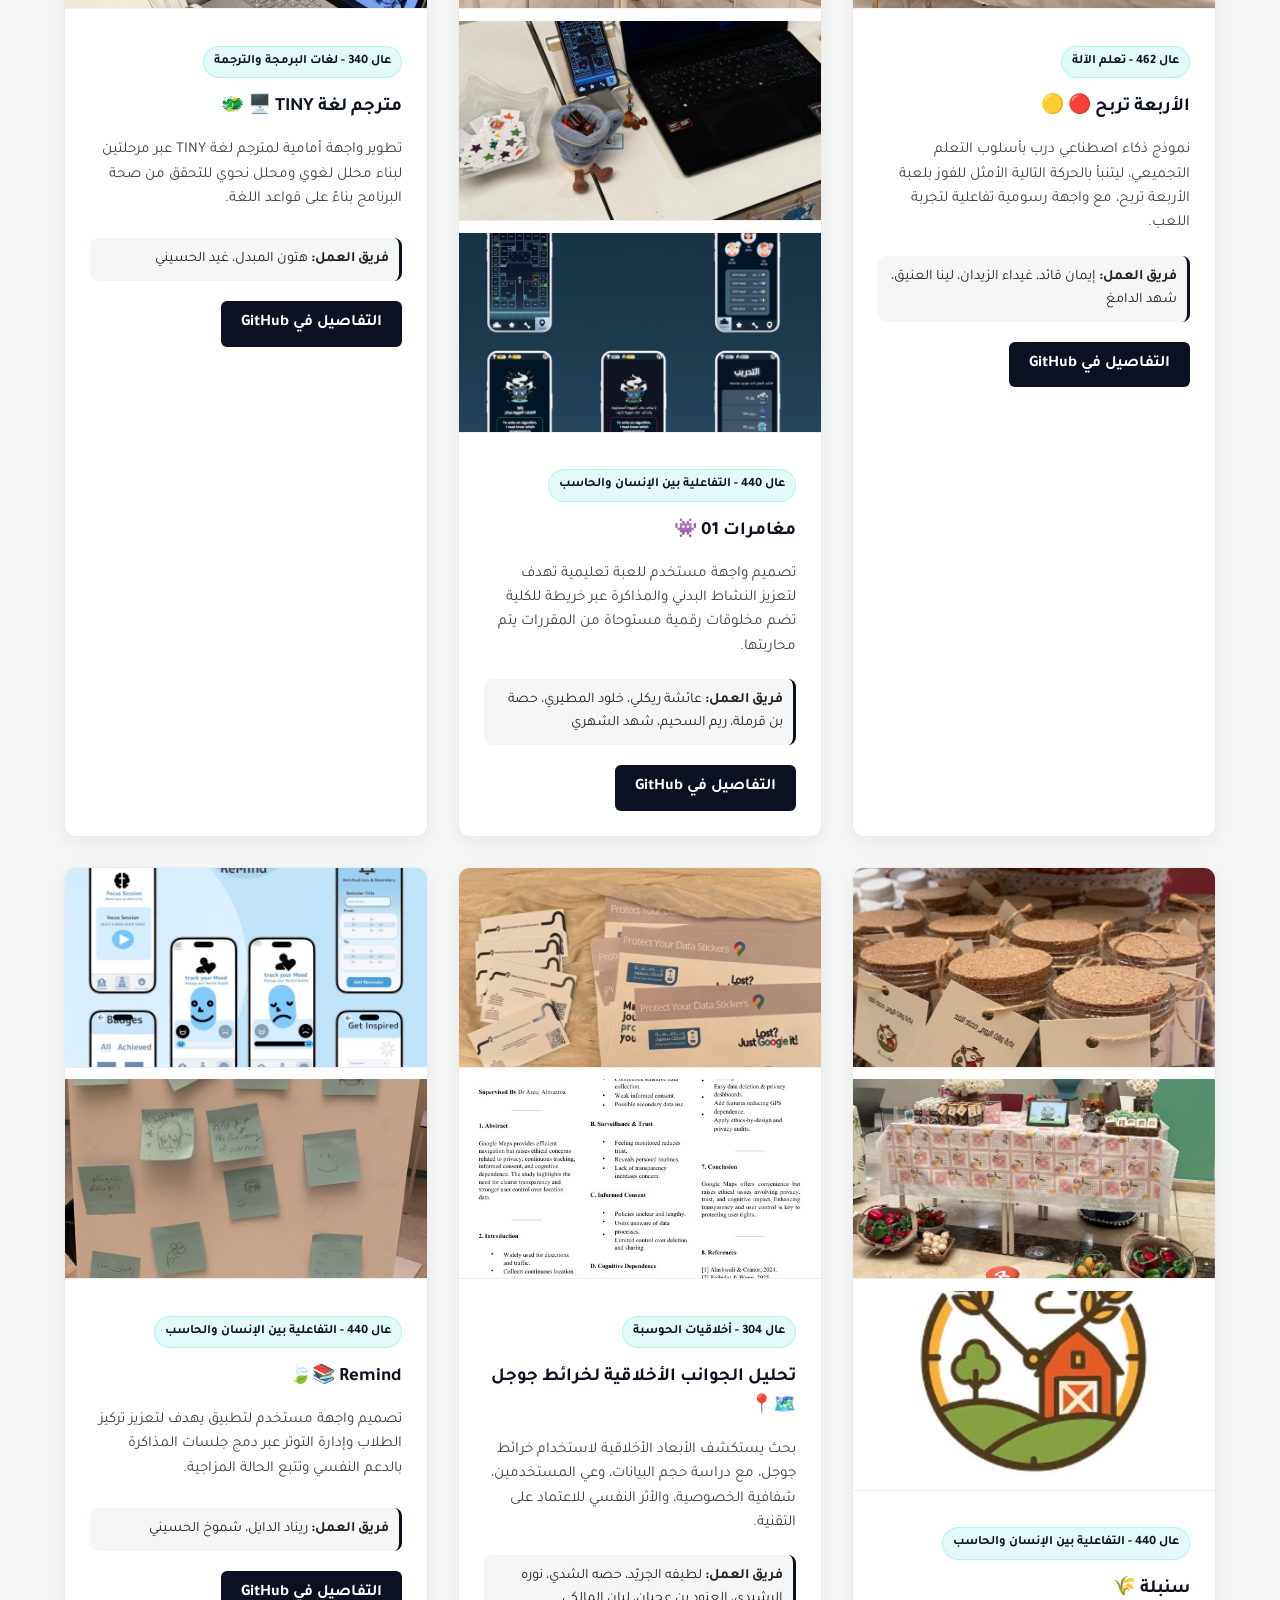
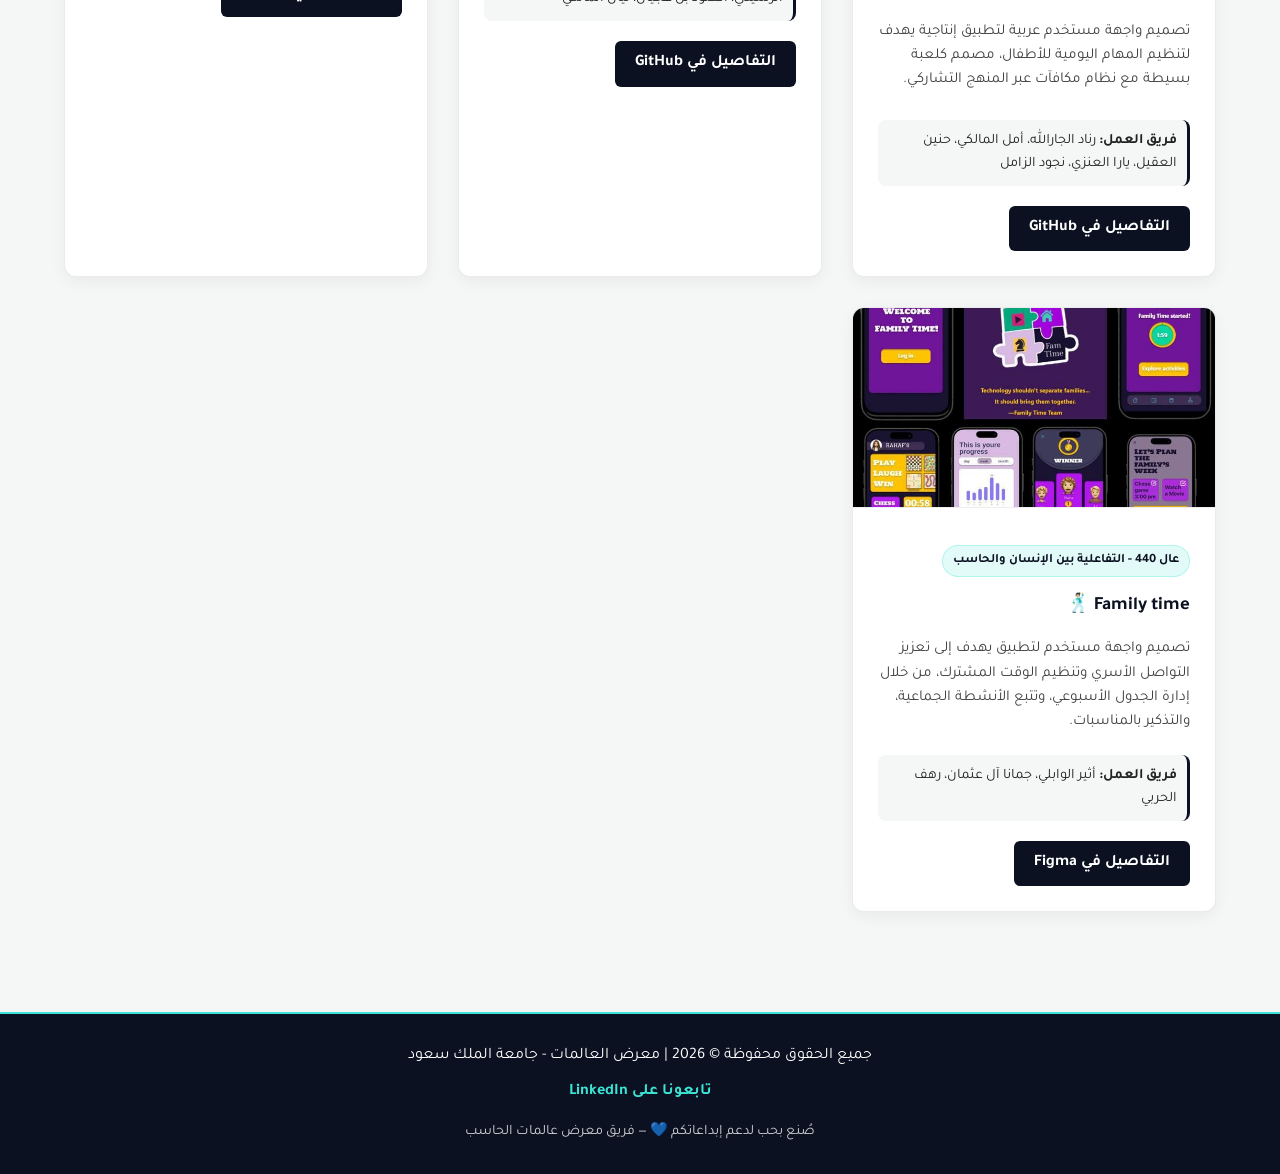
==== commit 69190102: "Update index.html" ====
--- a/index.html
+++ b/index.html
@@ -89,10 +89,10 @@
                 </div>
 
                 <div class="project-card" style="border: 2px solid #ffd700;">
-                    <img src="images/bloomind.jpeg" alt="ركن مشروع Bloomind Garden" style="width: 100%; height: 200px; object-fit: cover; border-bottom: 1px solid #eee;">
+                    <img src="images/Bloomind.jpeg" alt="ركن مشروع Bloomind Garden" style="width: 100%; height: 200px; object-fit: cover; border-bottom: 1px solid #eee;">
                     <img src="images/bloomind2.jpeg" alt="ركن مشروع Bloomind Garden" style="width: 100%; height: 200px; object-fit: cover; border-bottom: 1px solid #eee;">
                     <img src="images/bloomind3.jpeg" alt="ركن مشروع Bloomind Garden" style="width: 100%; height: 200px; object-fit: cover; border-bottom: 1px solid #eee;">
-                    <img src="images/bloomind4.jpeg" alt="ركن مشروع Bloomind Garden" style="width: 100%; height: 200px; object-fit: cover; border-bottom: 1px solid #eee;">
+                    <img src="images/Bloomind4.jpeg" alt="ركن مشروع Bloomind Garden" style="width: 100%; height: 200px; object-fit: cover; border-bottom: 1px solid #eee;">
                     <img src="images/bloomind5.jpeg" alt="ركن مشروع Bloomind Garden" style="width: 100%; height: 200px; object-fit: cover; border-bottom: 1px solid #eee;">
                     <div class="project-content">
                         <span class="badge" style="background-color: #ffd700; color: #2b1b54;" data-ar="🏆 أفضل مشروع - عال 440" data-en="🏆 Best Project - CSC 440">🏆 أفضل مشروع - عال 440</span>
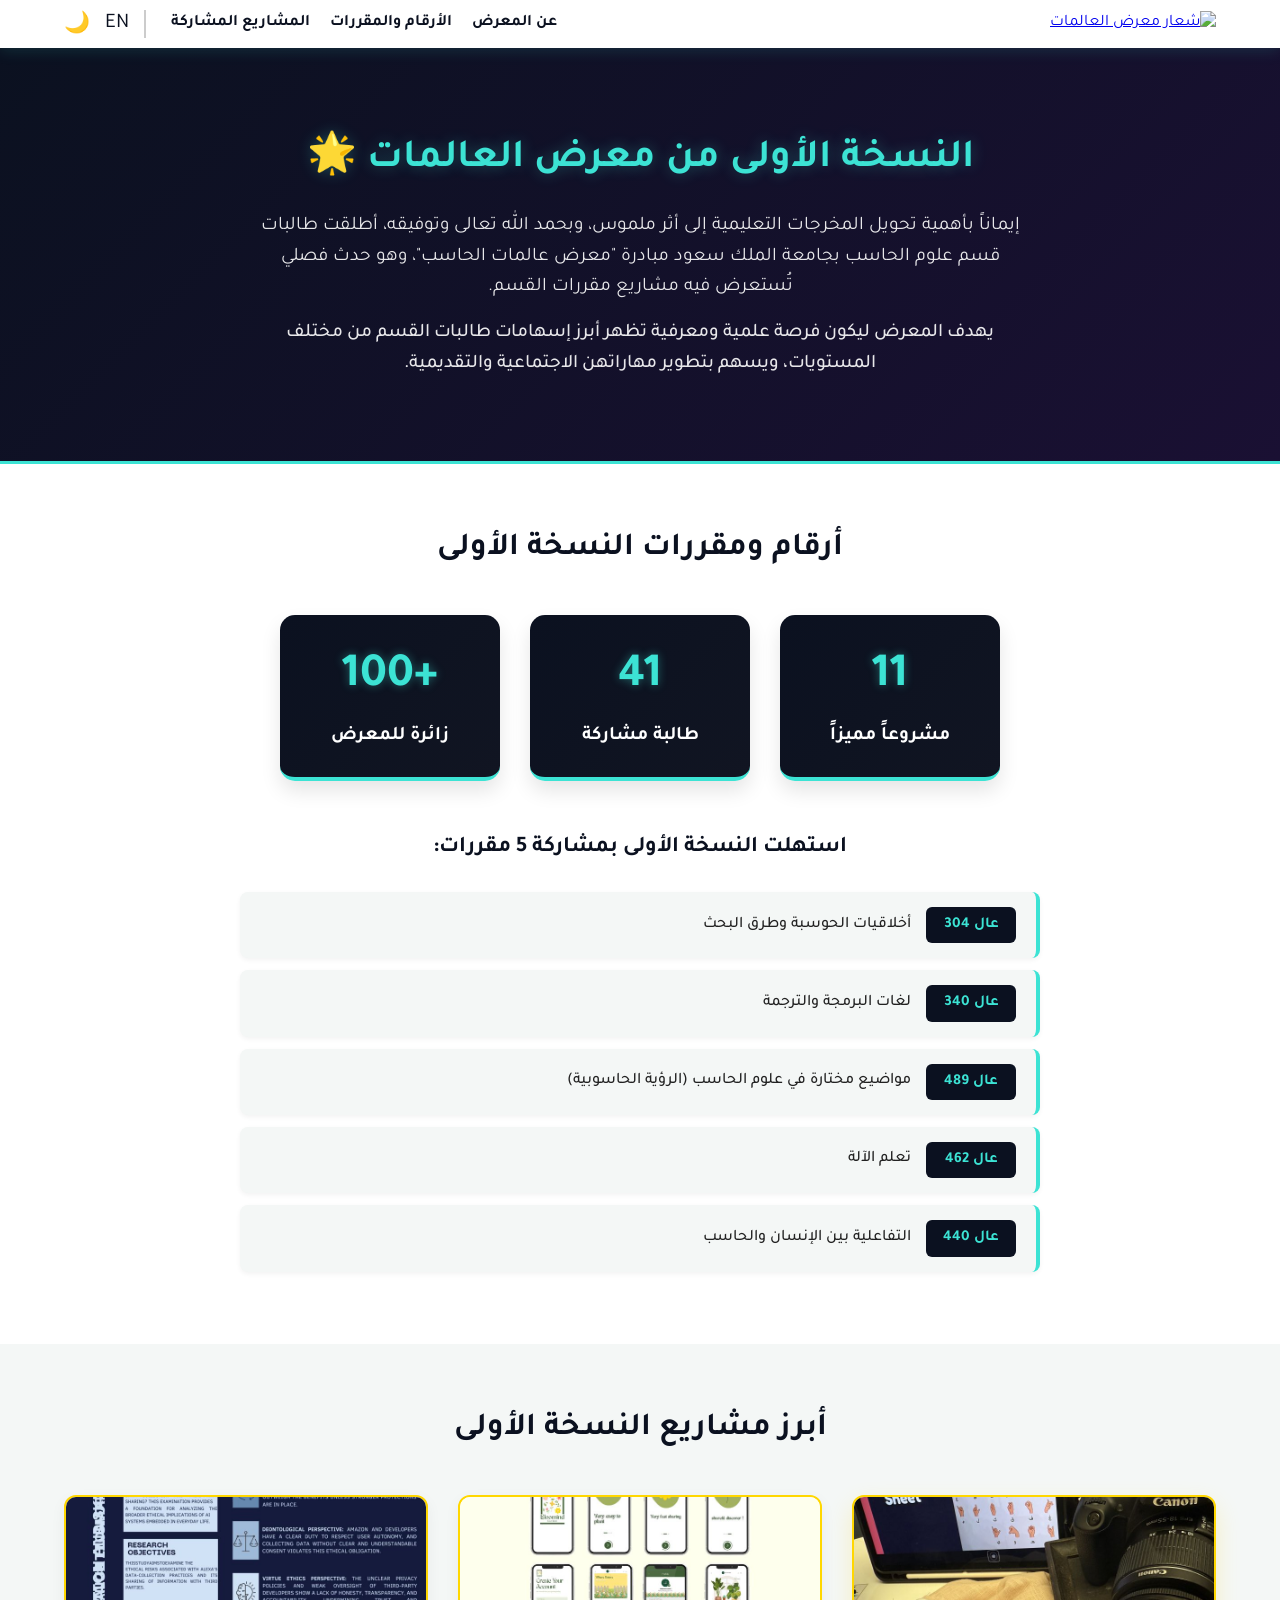
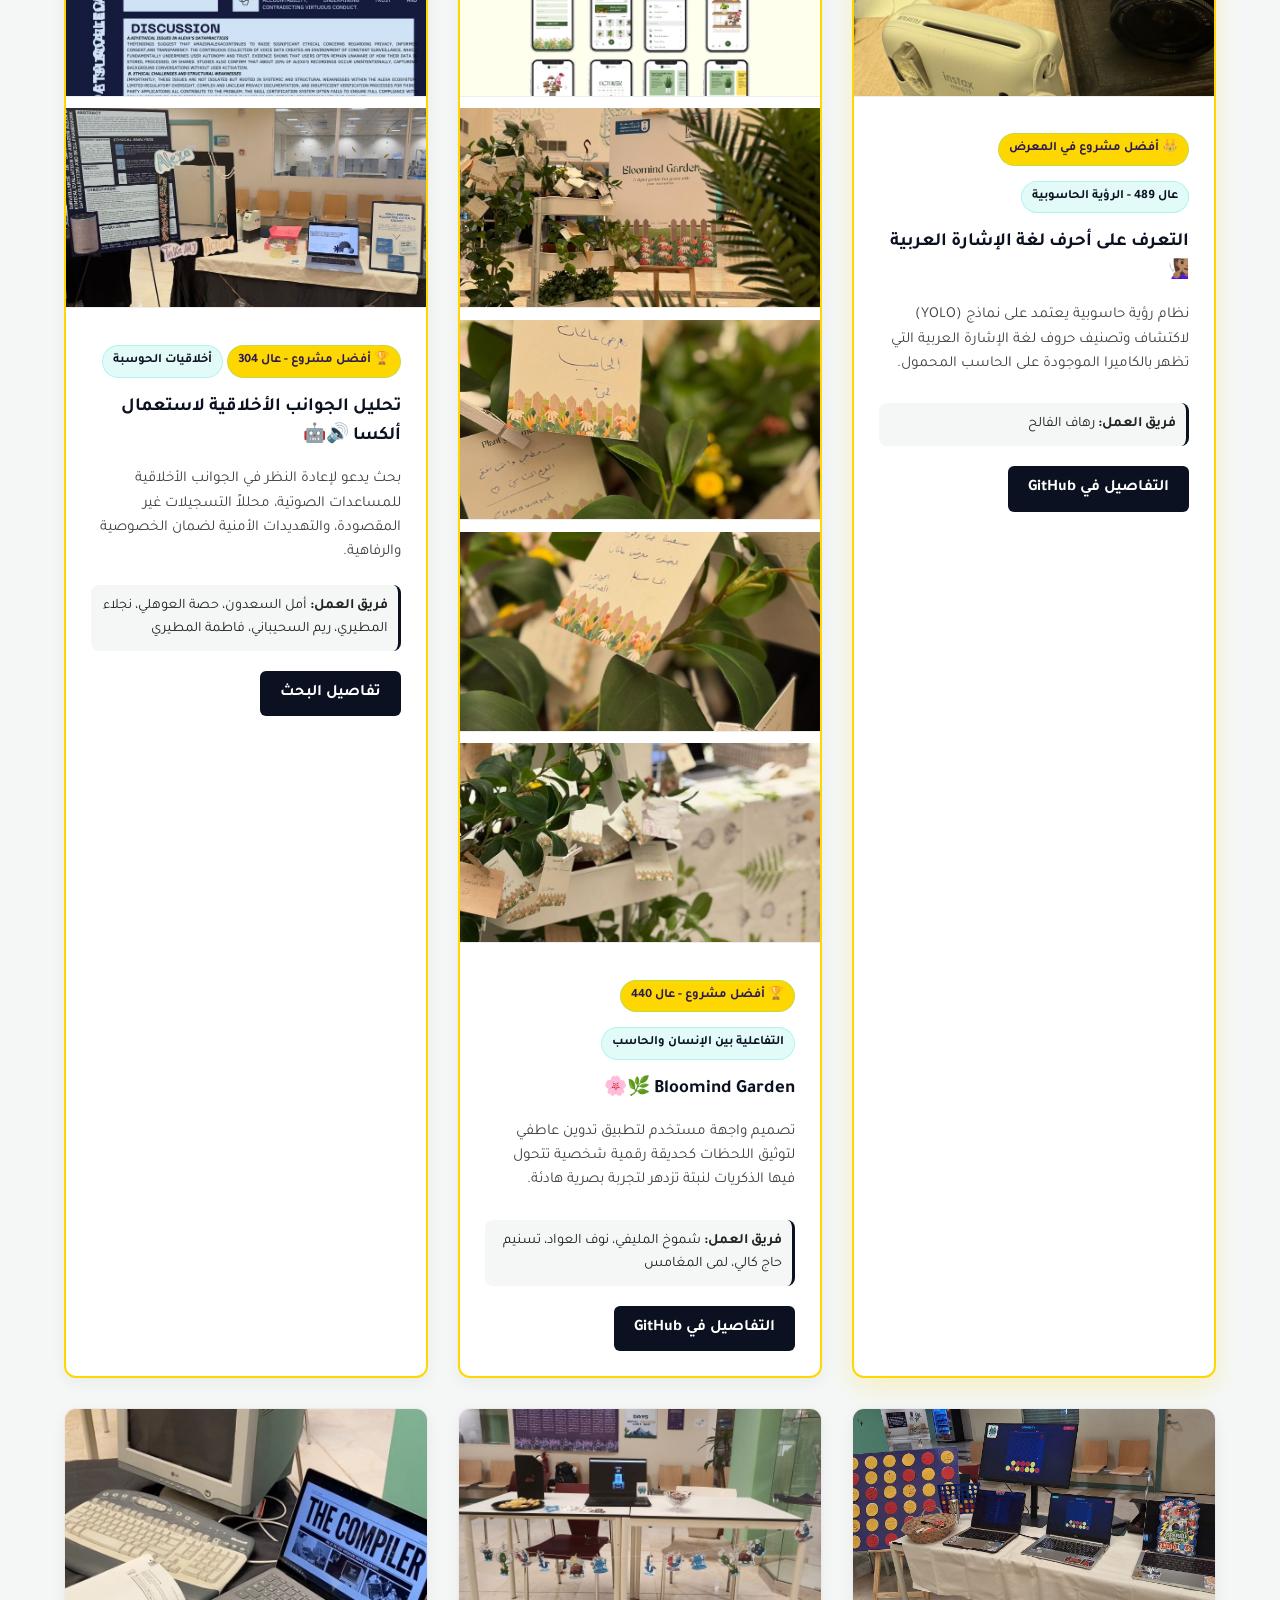
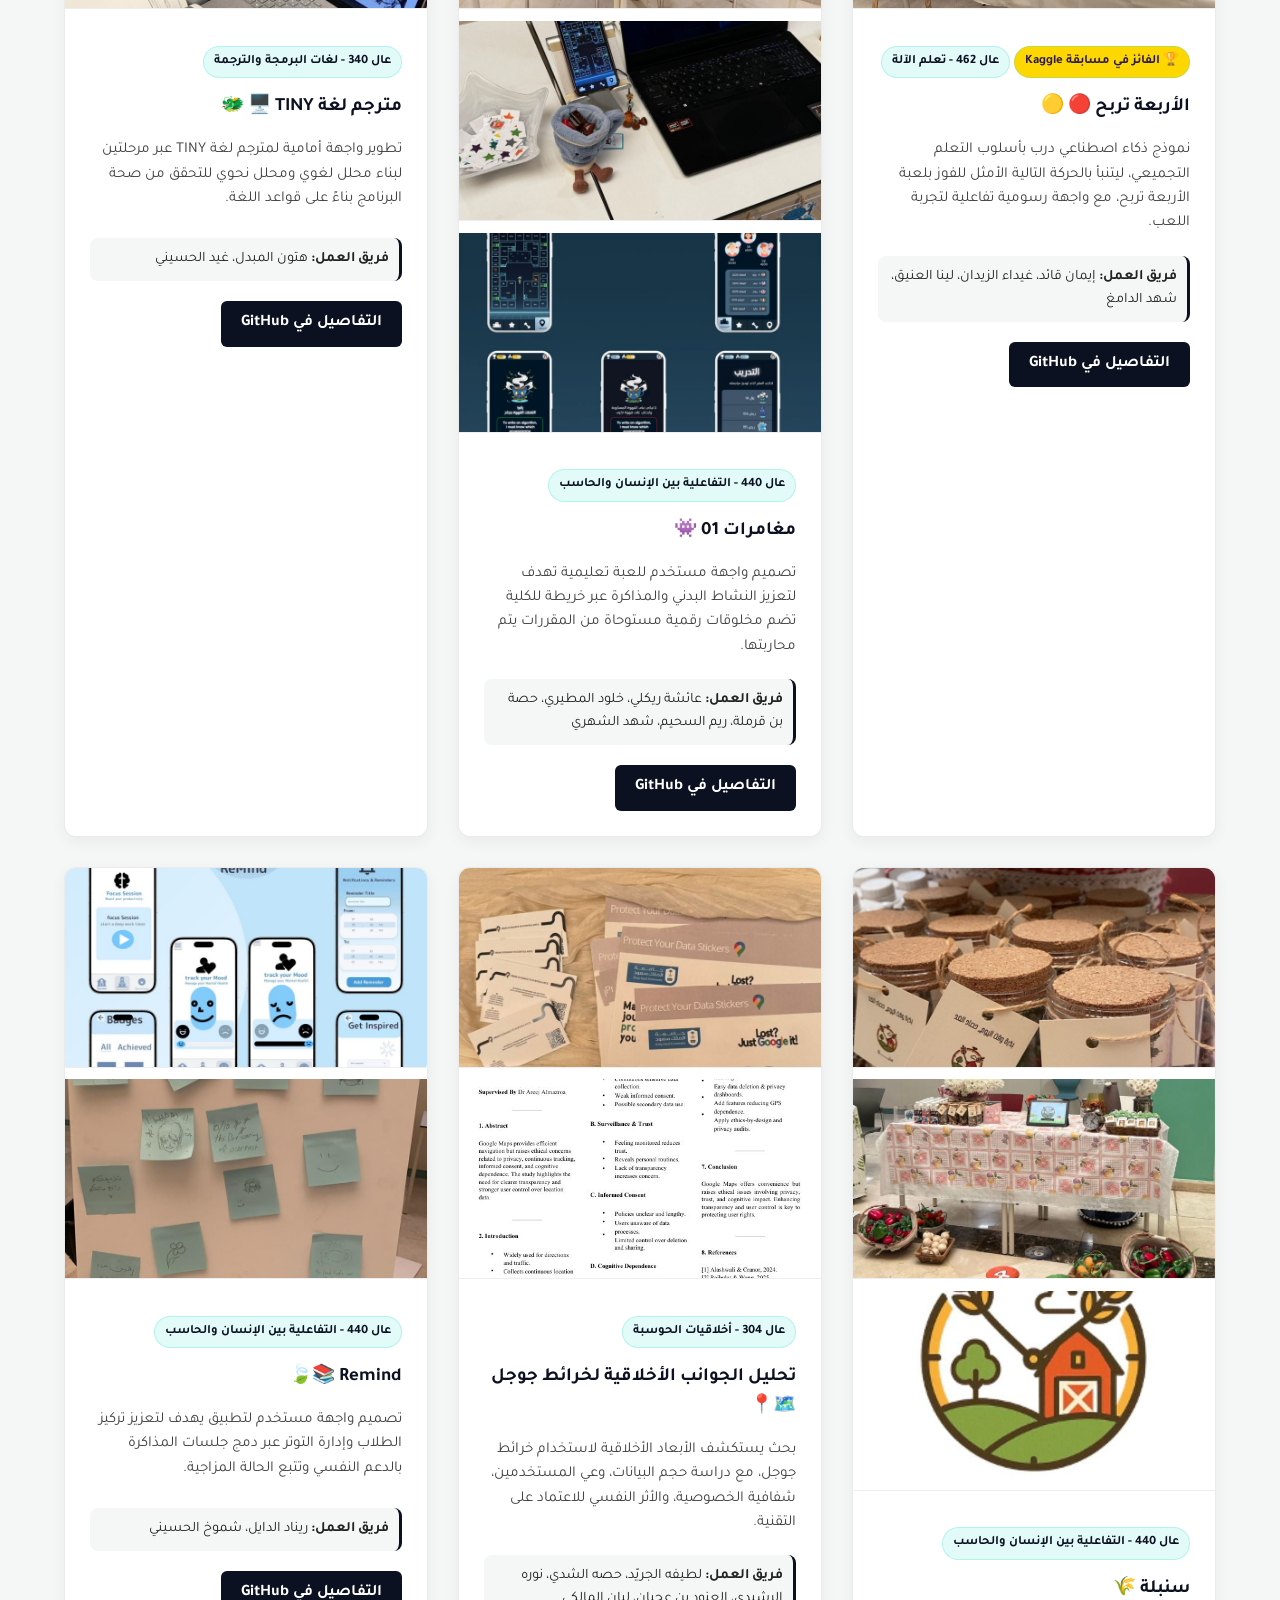
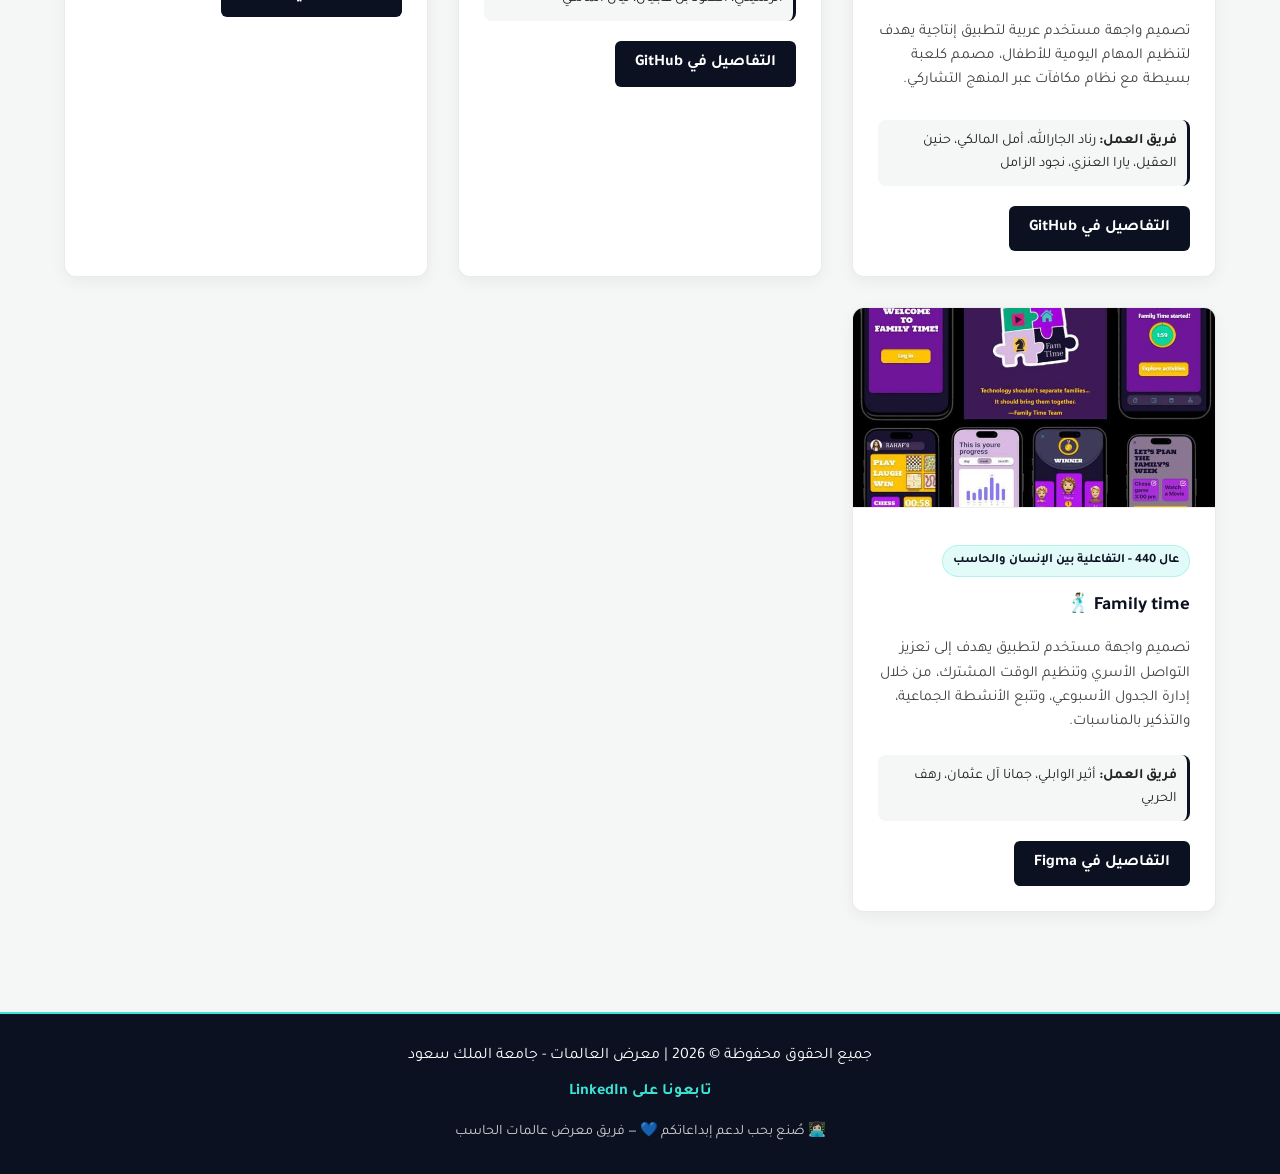
==== commit 376c6a03: "Update index.html" ====
--- a/index.html
+++ b/index.html
@@ -124,6 +124,7 @@
                 <div class="project-card">
                     <img src="images/connect4.jpeg" alt="ركن مشروع الأربعة تربح" style="width: 100%; height: 200px; object-fit: cover; border-bottom: 1px solid #eee;">
                     <div class="project-content">
+                        <span class="badge" style="background-color: #ffd700; color: #2b1b54;" data-ar="🏆 الفائز في مسابقة Kaggle" data-en="🏆 The Winner of Kaggle Competition"> 🏆 الفائز في مسابقة Kaggle </span>
                         <span class="badge" data-ar="عال 462 - تعلم الآلة" data-en="CSC 462 - Machine Learning">عال 462 - تعلم الآلة</span>
                         <h3 data-ar="الأربعة تربح 🔴 🟡" data-en="Connect 4 AI 🔴 🟡">الأربعة تربح 🔴 🟡</h3>
                         <p data-ar="نموذج ذكاء اصطناعي درب بأسلوب التعلم التجميعي، ليتنبأ بالحركة التالية الأمثل للفوز بلعبة الأربعة تربح، مع واجهة رسومية تفاعلية لتجربة اللعب." data-en="An AI model based on Ensemble Learning combined to predict the optimal next move in Connect 4.">نموذج ذكاء اصطناعي درب بأسلوب التعلم التجميعي، ليتنبأ بالحركة التالية الأمثل للفوز بلعبة الأربعة تربح، مع واجهة رسومية تفاعلية لتجربة اللعب.</p>
@@ -226,8 +227,8 @@
         <div class="container">
             <p><span data-ar="جميع الحقوق محفوظة &copy; " data-en="All rights reserved &copy; ">جميع الحقوق محفوظة &copy; </span><span id="year"></span> | <span data-ar="معرض العالمات - جامعة الملك سعود" data-en="Computer Scientists Fair - KSU">معرض العالمات - جامعة الملك سعود</span></p>
             <a href="https://www.linkedin.com/company/ksu-cs-fair-maarad-aalimat-alhasib" target="_blank" class="linkedin-link" data-ar="تابعونا على LinkedIn" data-en="Follow us on LinkedIn">تابعونا على LinkedIn</a>
-            <p style="margin-top: 15px; font-size: 0.9rem; opacity: 0.8;" data-ar="صُنع بحب لدعم إبداعاتكم 💙 — فريق معرض عالمات الحاسب" data-en="Made with love to support your creativity 💙 — Computer Scientists Fair Team">صُنع بحب لدعم إبداعاتكم 💙 — فريق معرض عالمات الحاسب</p>
-        </div>
+            <p style="margin-top: 15px; font-size: 0.9rem; opacity: 0.8;" data-ar="👩🏻‍💻 صُنع بحب لدعم إبداعاتكم 💙 — فريق معرض عالمات الحاسب" data-en="Made with love to support your creativity 💙 — Computer Scientists Fair Team 👩🏻‍💻">👩🏻‍💻 صُنع بحب لدعم إبداعاتكم 💙 — فريق معرض عالمات الحاسب</p>
+        </div> 
     </footer>
 
     <script src="script.js"></script>
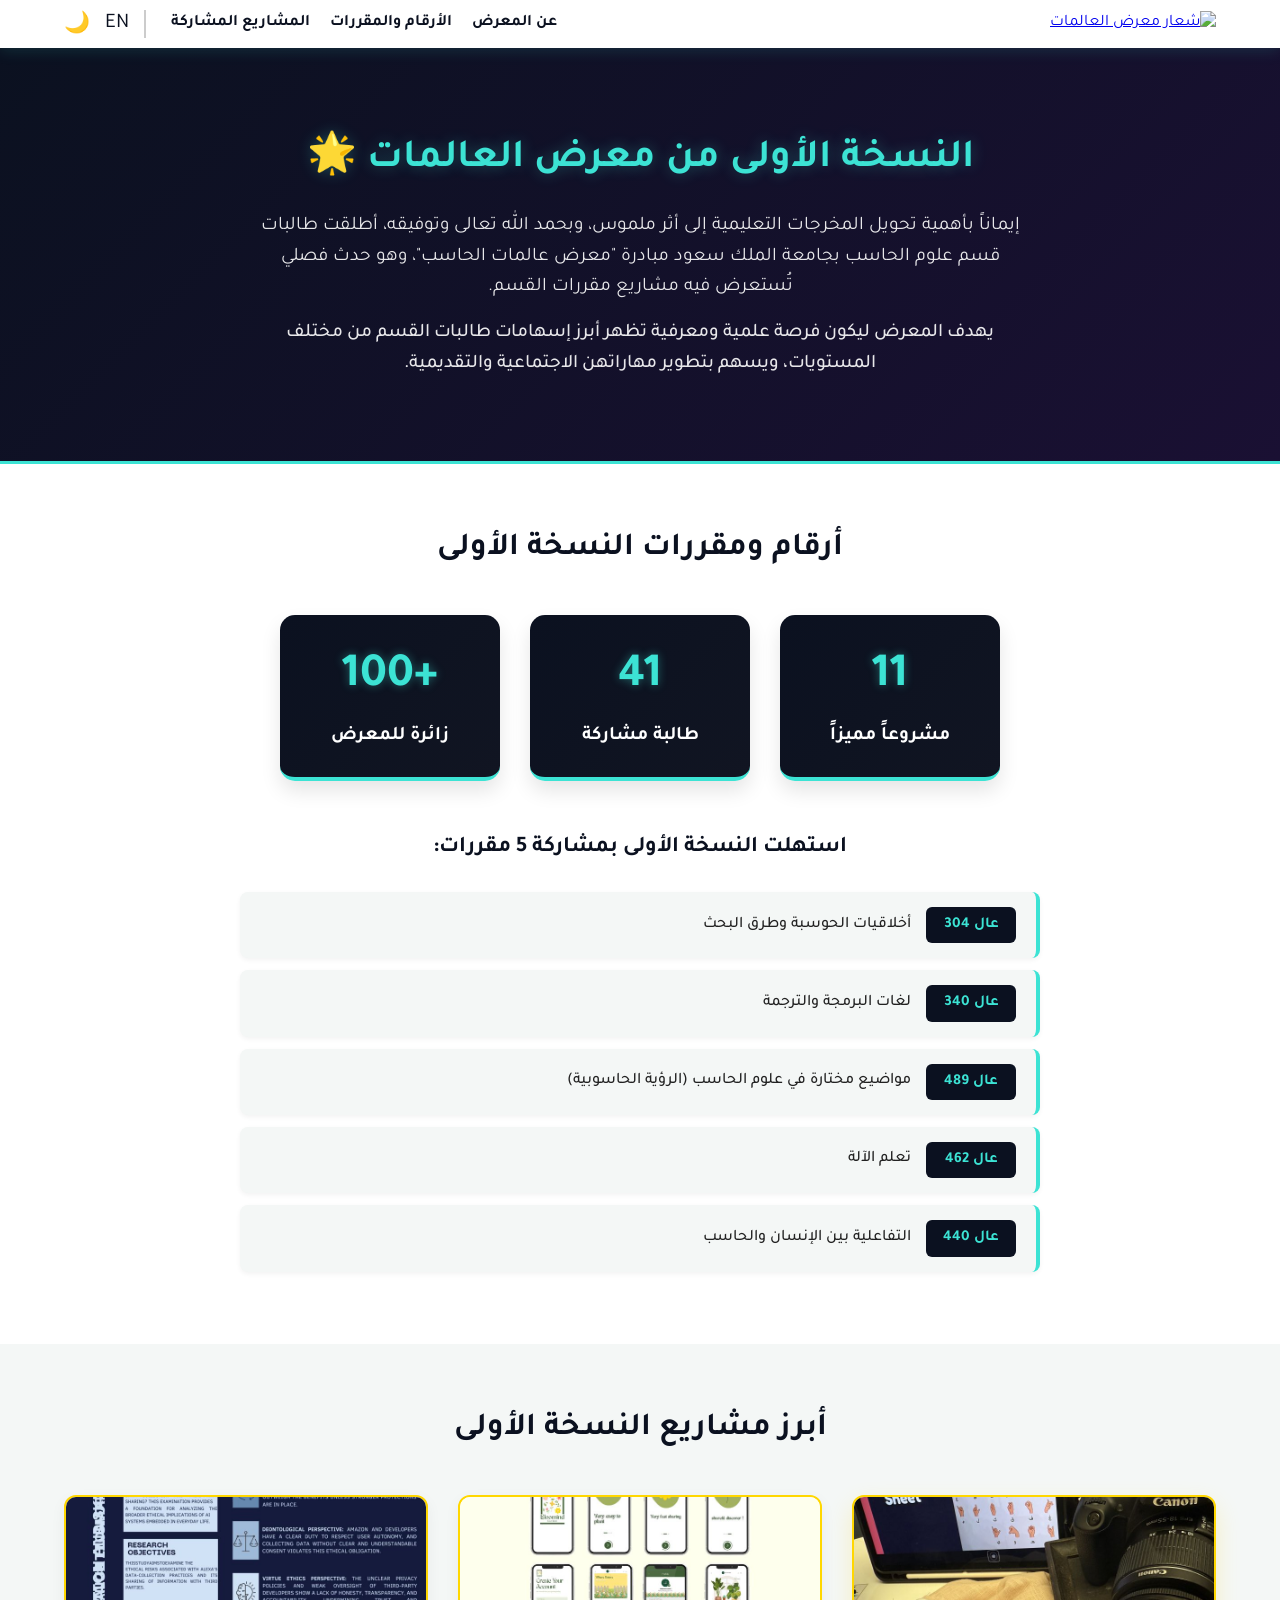
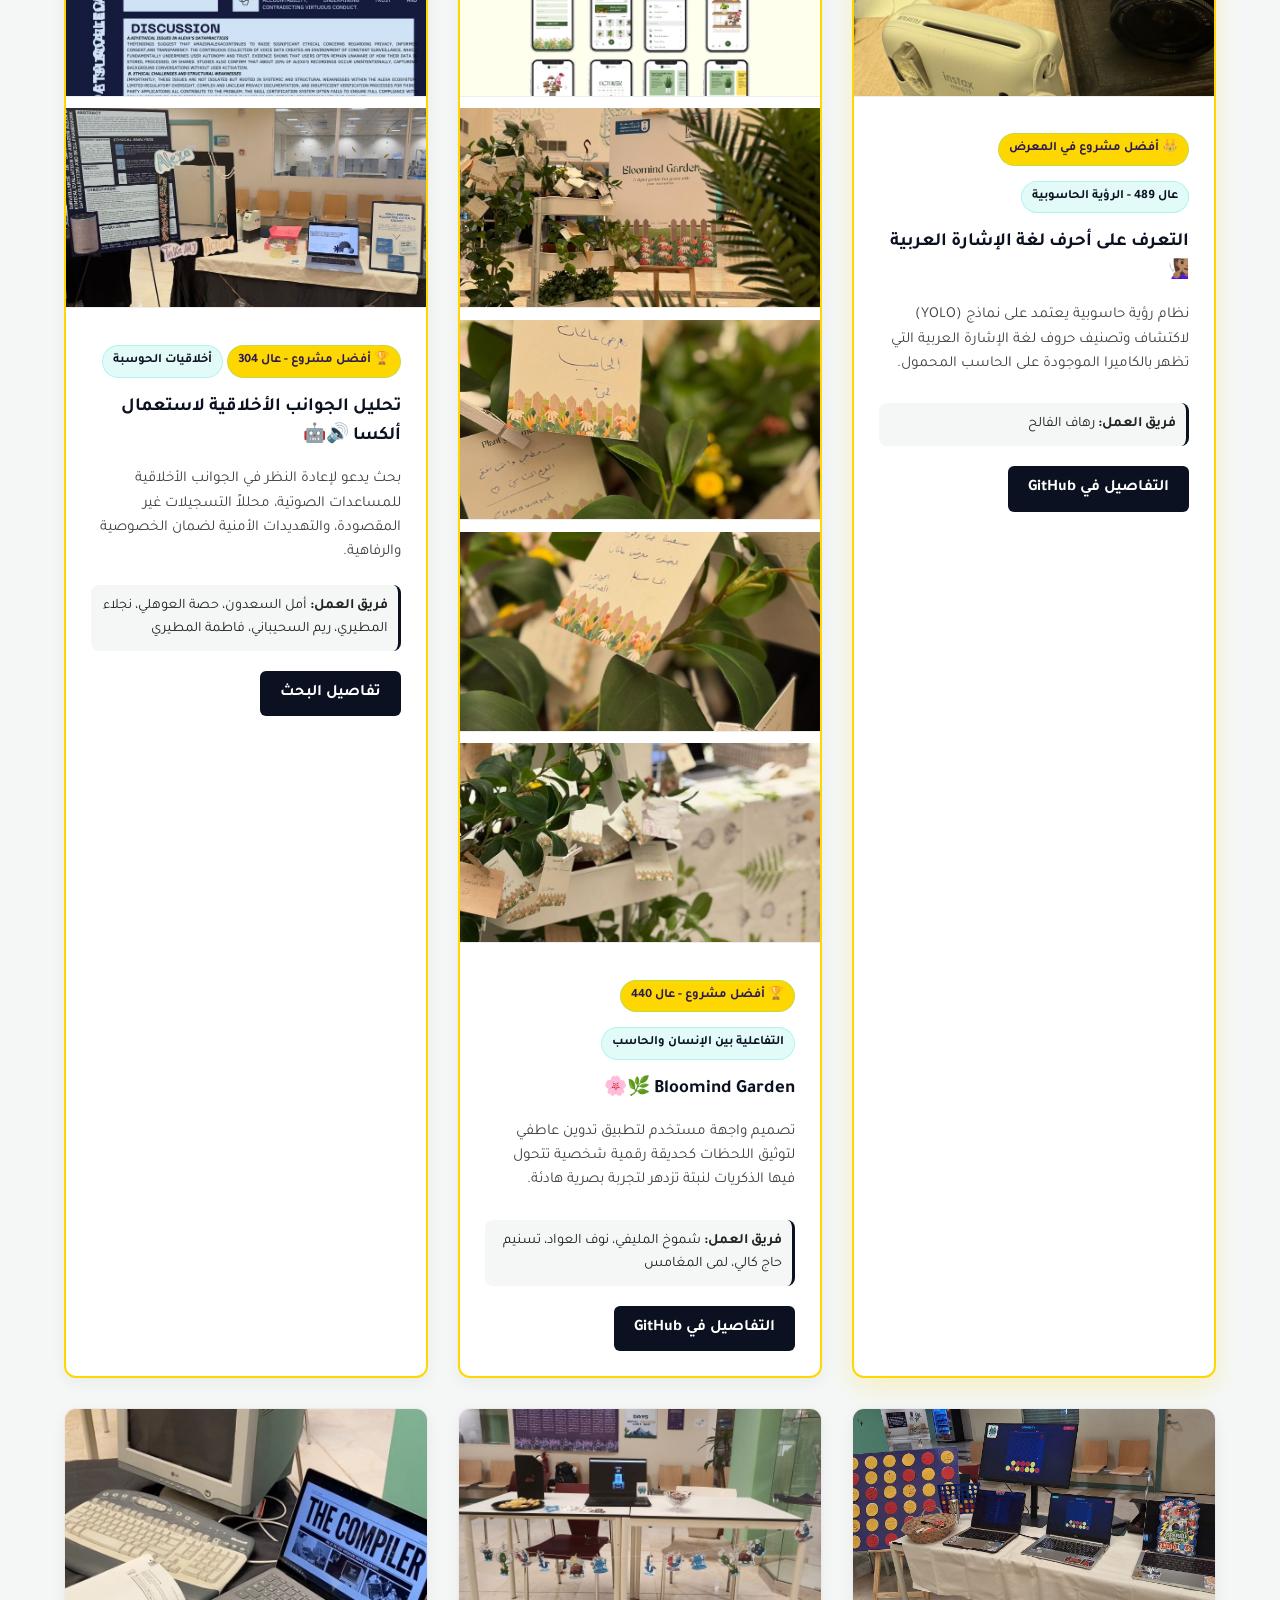
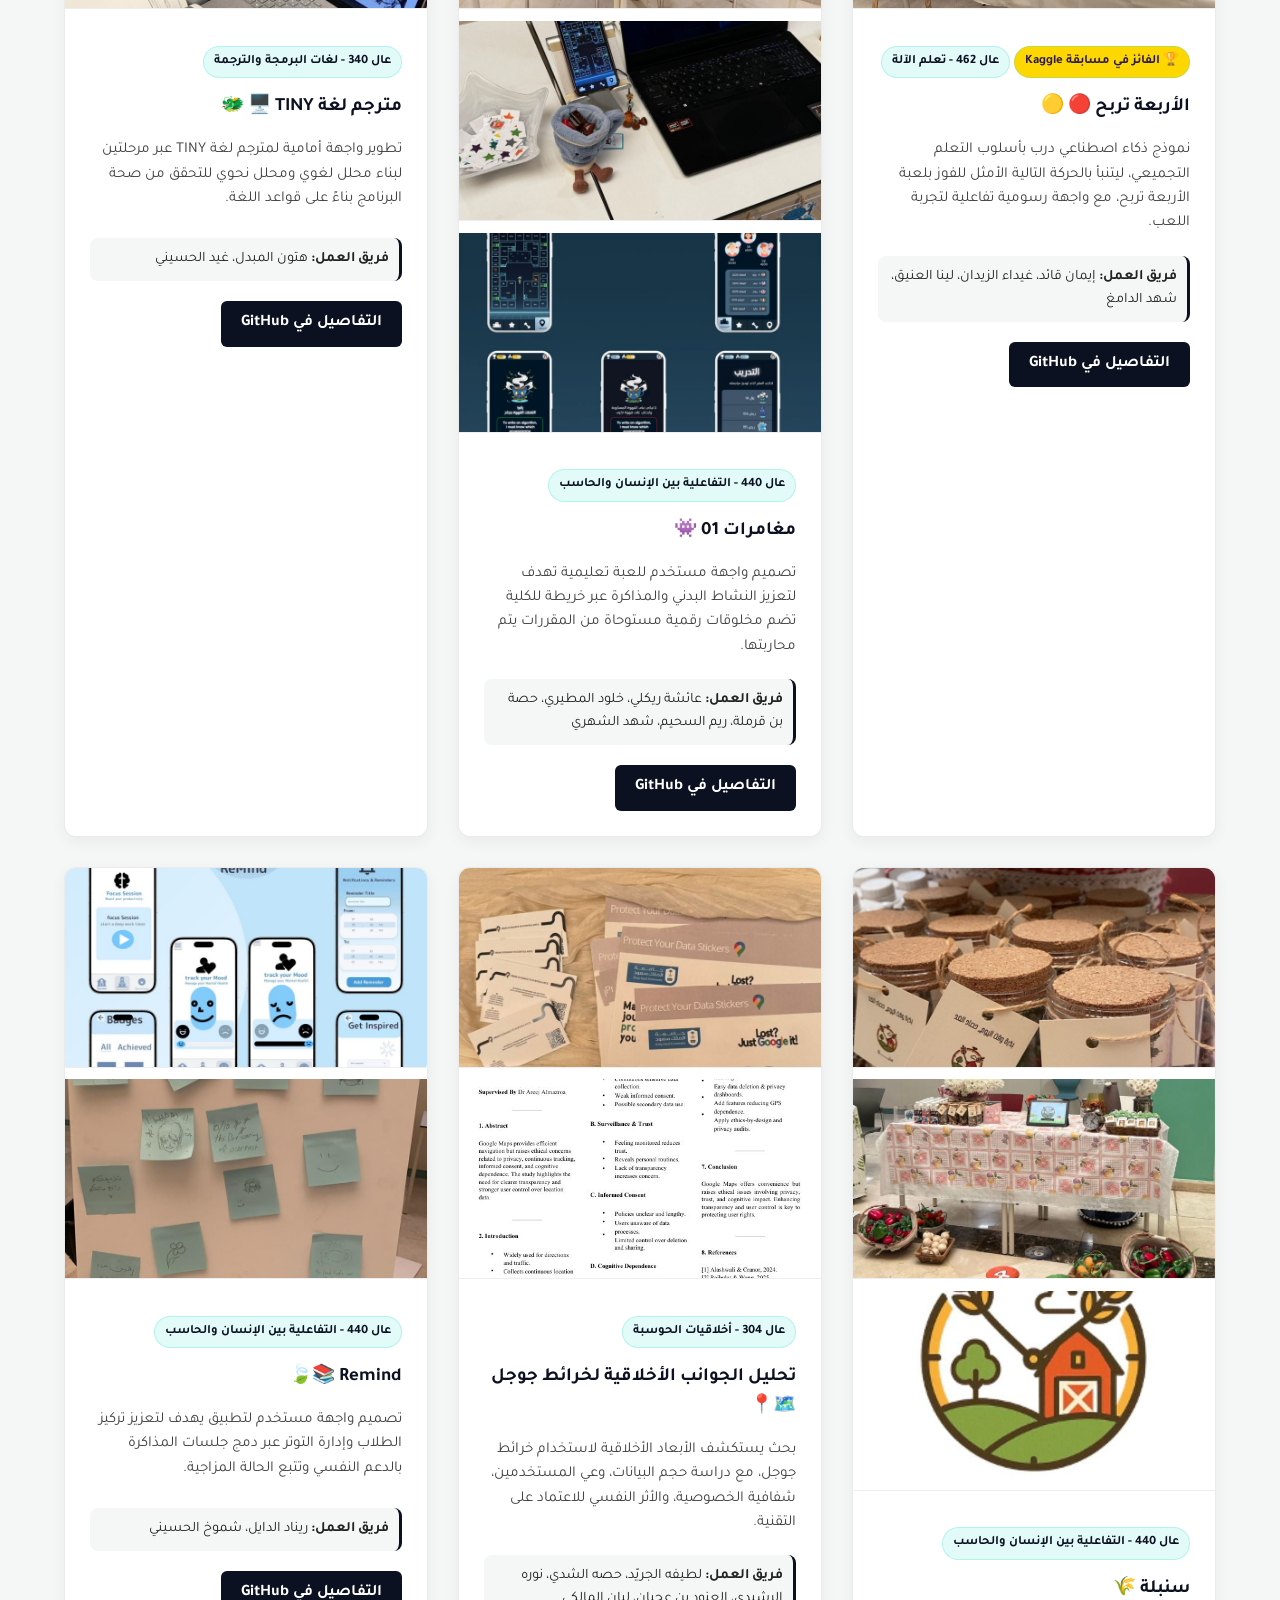
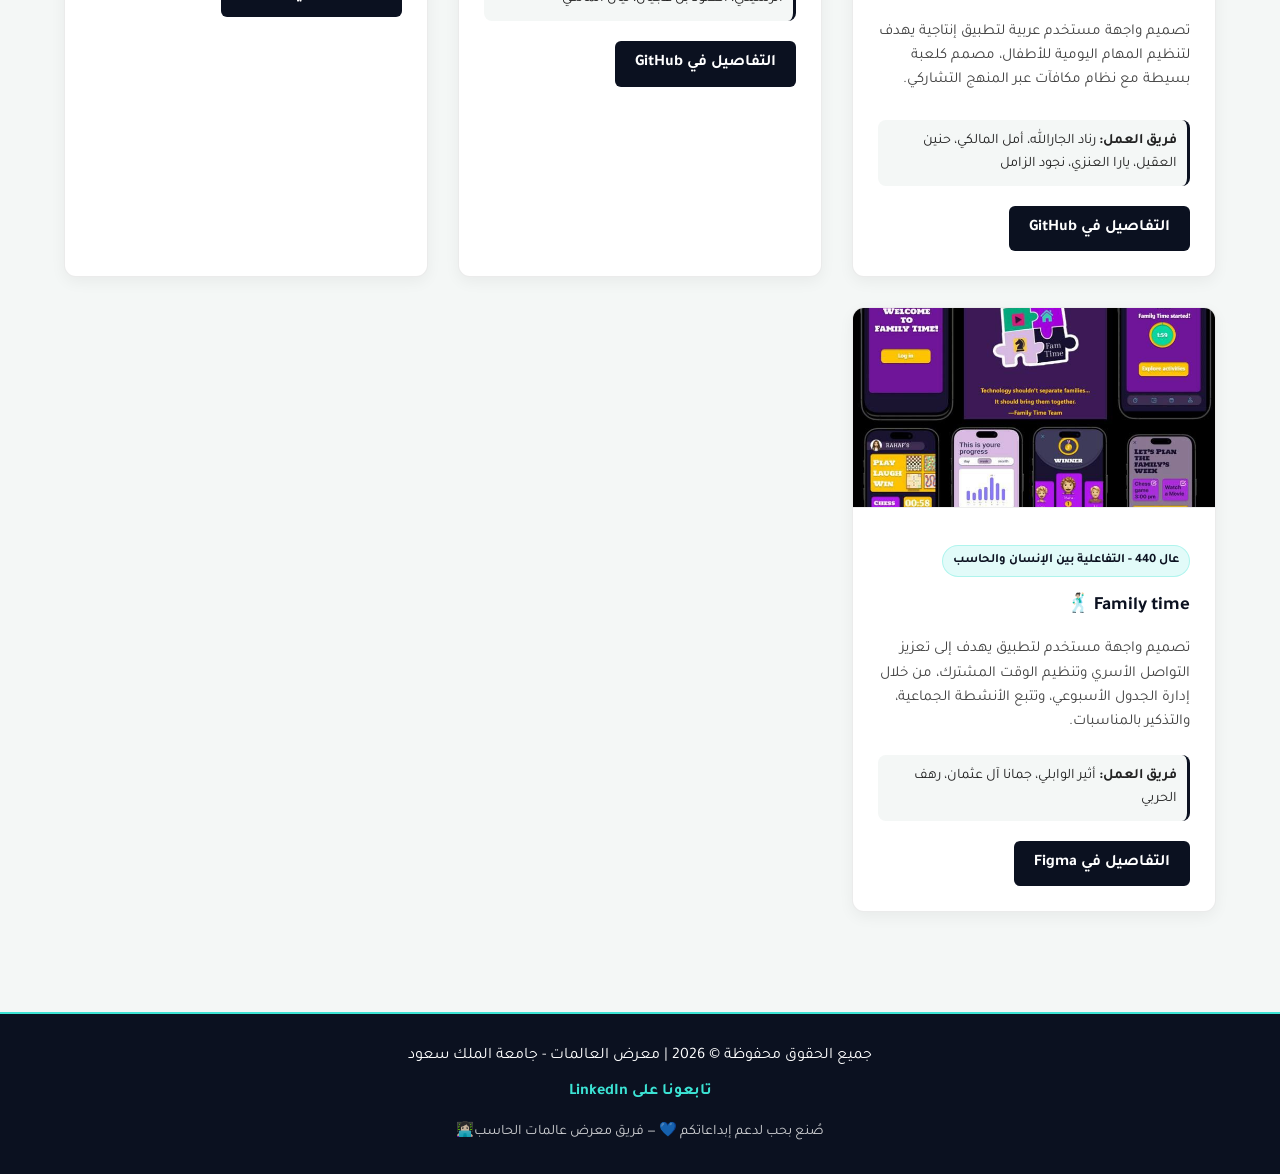
==== commit 7ce11a49: "Update index.html" ====
--- a/index.html
+++ b/index.html
@@ -21,7 +21,7 @@
                     <li><a href="#projects" data-ar="المشاريع المشاركة" data-en="Projects">المشاريع المشاركة</a></li>
                 </ul>
                 <div class="nav-controls">
-                    <button id="lang-toggle" class="icon-btn">🌐</button>
+                    <button id="lang-toggle" class="icon-btn">EN</button>
                     <button id="theme-toggle" class="icon-btn">🌙</button>
                 </div>
             </nav>
@@ -227,7 +227,7 @@
         <div class="container">
             <p><span data-ar="جميع الحقوق محفوظة &copy; " data-en="All rights reserved &copy; ">جميع الحقوق محفوظة &copy; </span><span id="year"></span> | <span data-ar="معرض العالمات - جامعة الملك سعود" data-en="Computer Scientists Fair - KSU">معرض العالمات - جامعة الملك سعود</span></p>
             <a href="https://www.linkedin.com/company/ksu-cs-fair-maarad-aalimat-alhasib" target="_blank" class="linkedin-link" data-ar="تابعونا على LinkedIn" data-en="Follow us on LinkedIn">تابعونا على LinkedIn</a>
-            <p style="margin-top: 15px; font-size: 0.9rem; opacity: 0.8;" data-ar="👩🏻‍💻 صُنع بحب لدعم إبداعاتكم 💙 — فريق معرض عالمات الحاسب" data-en="Made with love to support your creativity 💙 — Computer Scientists Fair Team 👩🏻‍💻">👩🏻‍💻 صُنع بحب لدعم إبداعاتكم 💙 — فريق معرض عالمات الحاسب</p>
+            <p style="margin-top: 15px; font-size: 0.9rem; opacity: 0.8;" data-ar=" صُنع بحب لدعم إبداعاتكم 💙 — فريق معرض عالمات الحاسب👩🏻‍💻" data-en="Made with love to support your creativity 💙 — Computer Scientists Fair Team 👩🏻‍💻"> صُنع بحب لدعم إبداعاتكم 💙 — فريق معرض عالمات الحاسب👩🏻‍💻</p>
         </div> 
     </footer>
 
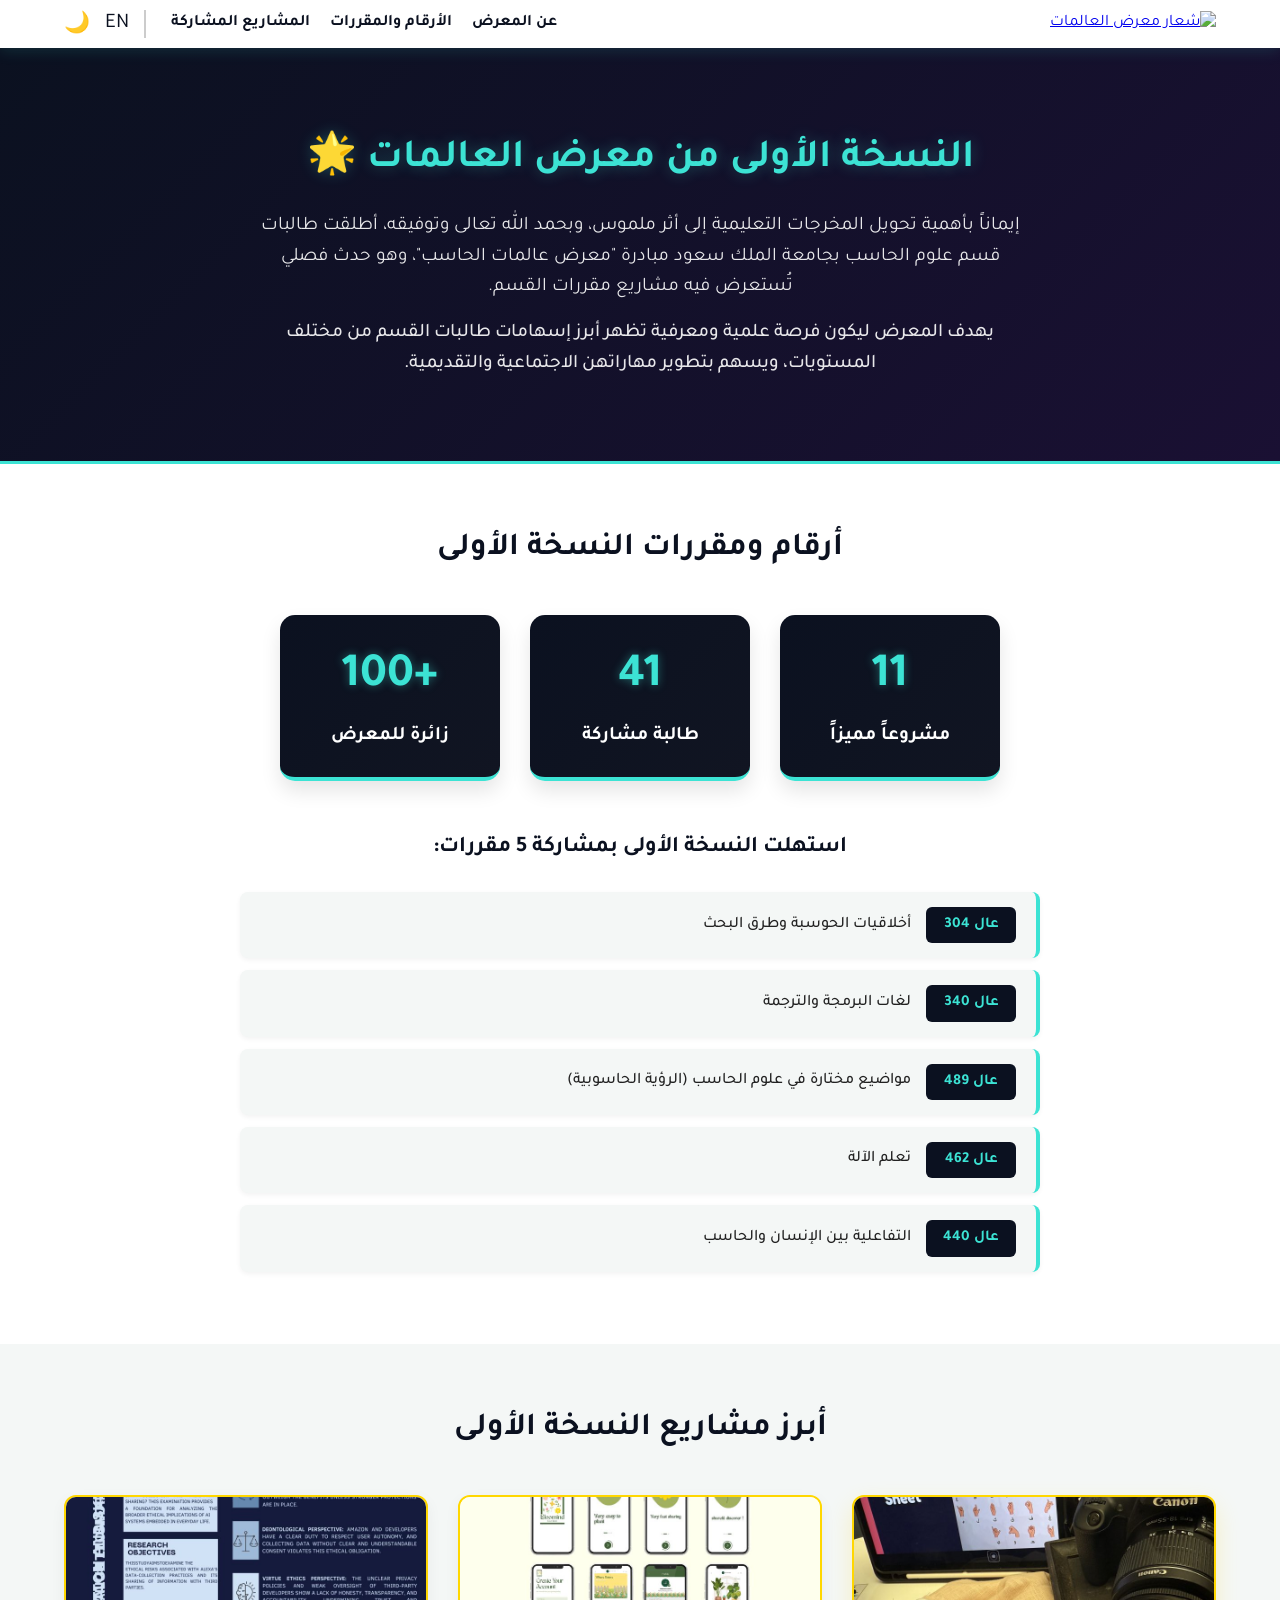
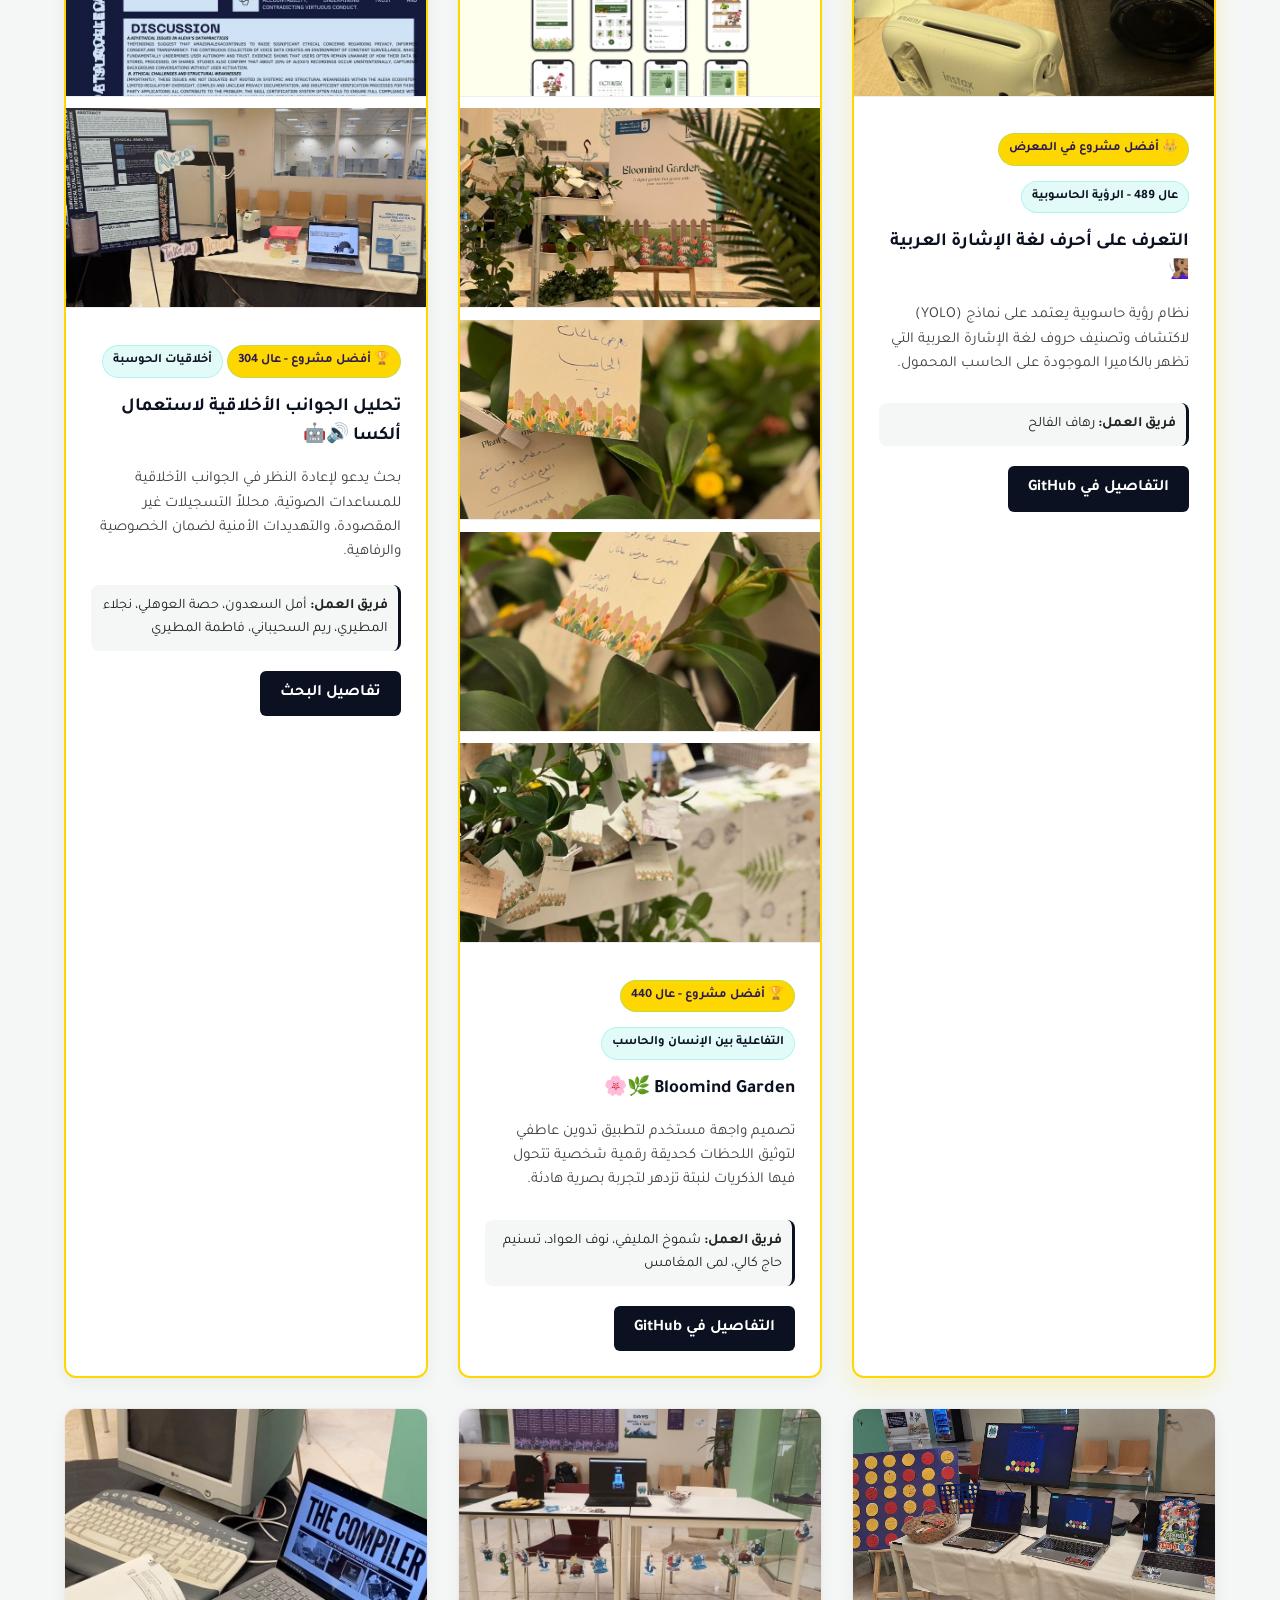
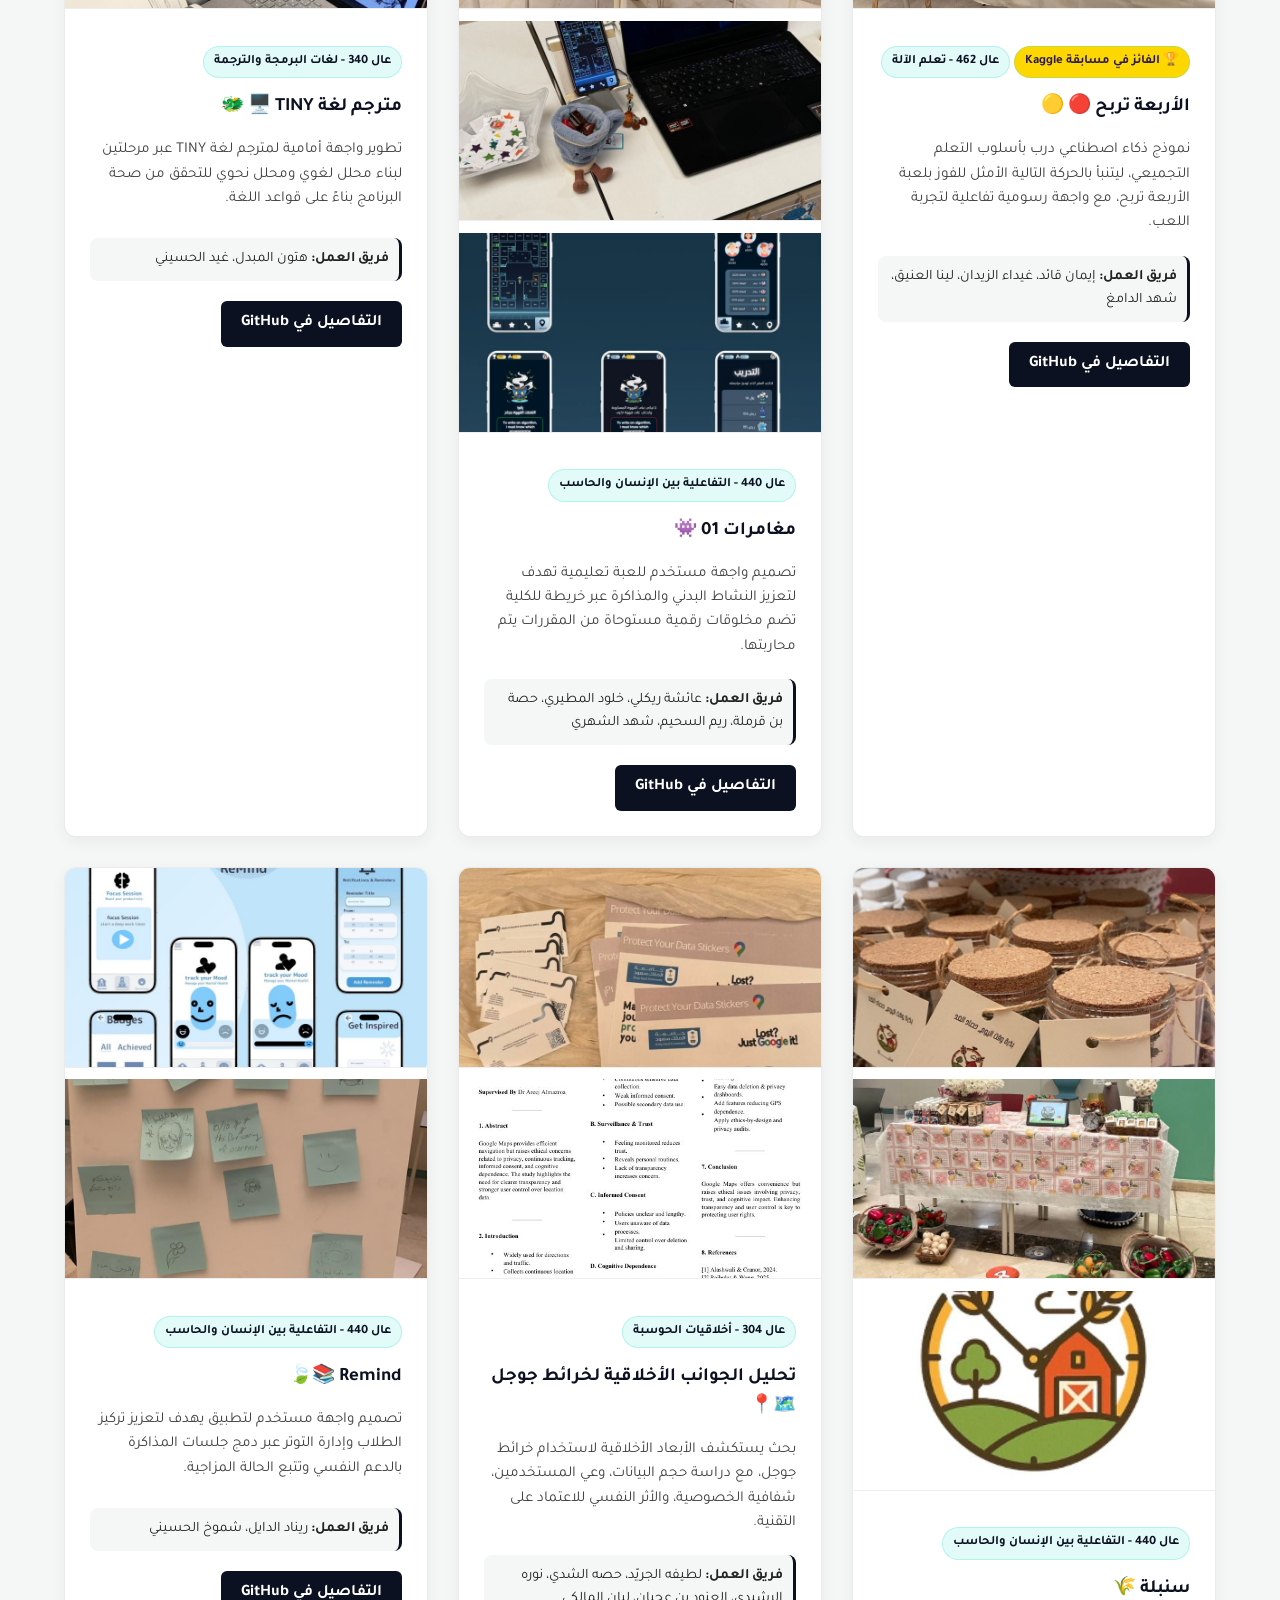
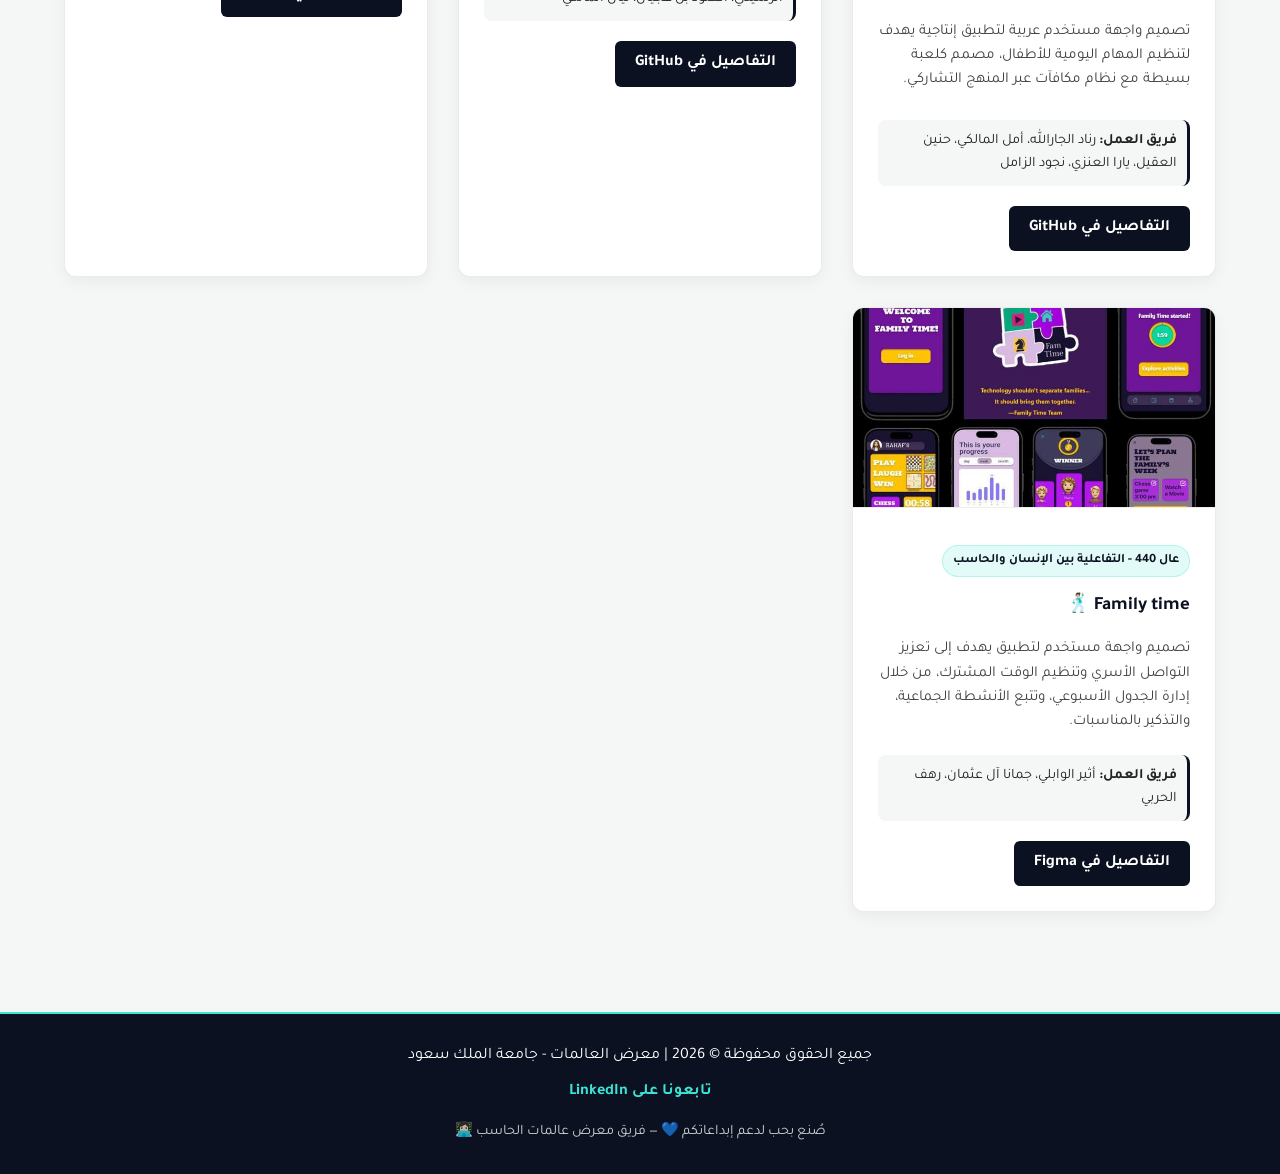
==== commit 4edb8c80: "Update index.html" ====
--- a/index.html
+++ b/index.html
@@ -227,7 +227,7 @@
         <div class="container">
             <p><span data-ar="جميع الحقوق محفوظة &copy; " data-en="All rights reserved &copy; ">جميع الحقوق محفوظة &copy; </span><span id="year"></span> | <span data-ar="معرض العالمات - جامعة الملك سعود" data-en="Computer Scientists Fair - KSU">معرض العالمات - جامعة الملك سعود</span></p>
             <a href="https://www.linkedin.com/company/ksu-cs-fair-maarad-aalimat-alhasib" target="_blank" class="linkedin-link" data-ar="تابعونا على LinkedIn" data-en="Follow us on LinkedIn">تابعونا على LinkedIn</a>
-            <p style="margin-top: 15px; font-size: 0.9rem; opacity: 0.8;" data-ar=" صُنع بحب لدعم إبداعاتكم 💙 — فريق معرض عالمات الحاسب👩🏻‍💻" data-en="Made with love to support your creativity 💙 — Computer Scientists Fair Team 👩🏻‍💻"> صُنع بحب لدعم إبداعاتكم 💙 — فريق معرض عالمات الحاسب👩🏻‍💻</p>
+            <p style="margin-top: 15px; font-size: 0.9rem; opacity: 0.8;" data-ar=" صُنع بحب لدعم إبداعاتكم 💙 — فريق معرض عالمات الحاسب 👩🏻‍💻&rlm;" data-en="Made with love to support your creativity 💙 — Computer Scientists Fair Team 👩🏻‍💻"> صُنع بحب لدعم إبداعاتكم 💙 — فريق معرض عالمات الحاسب 👩🏻‍💻&rlm;</p>
         </div> 
     </footer>
 
